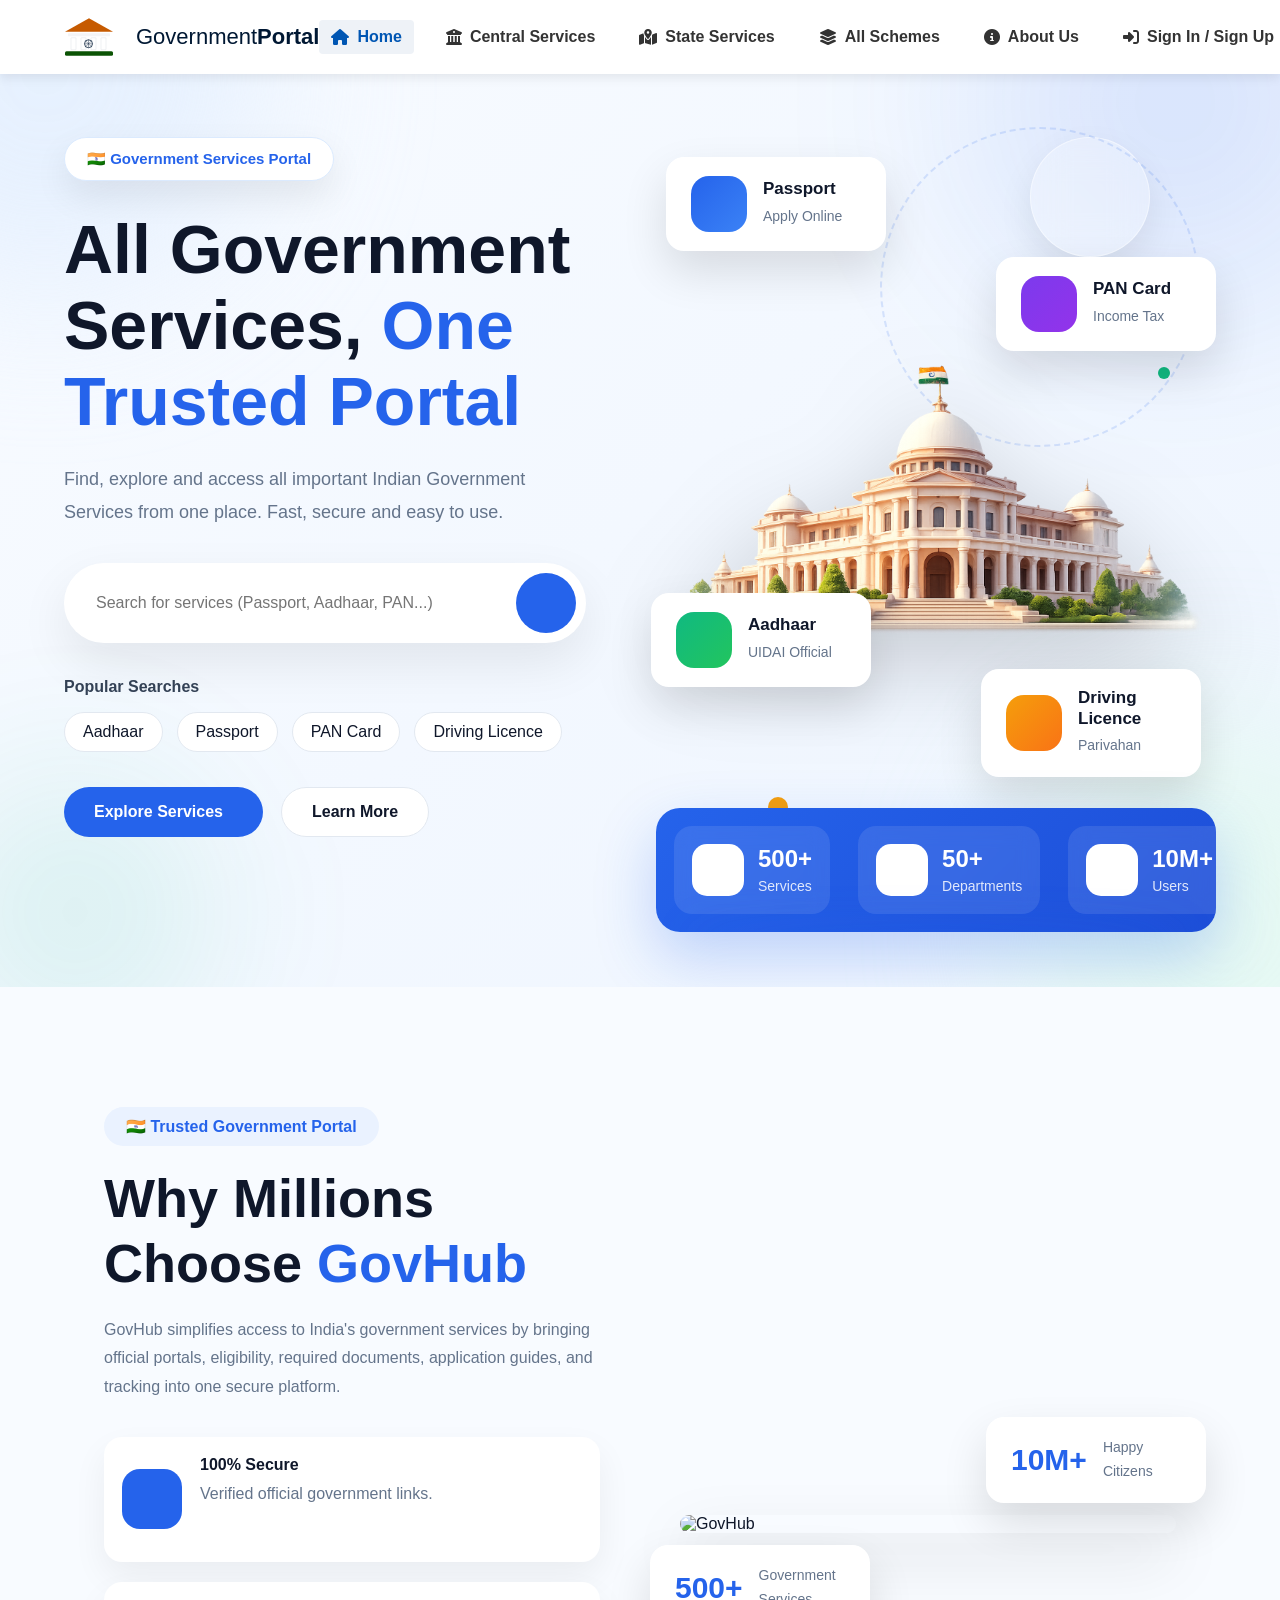
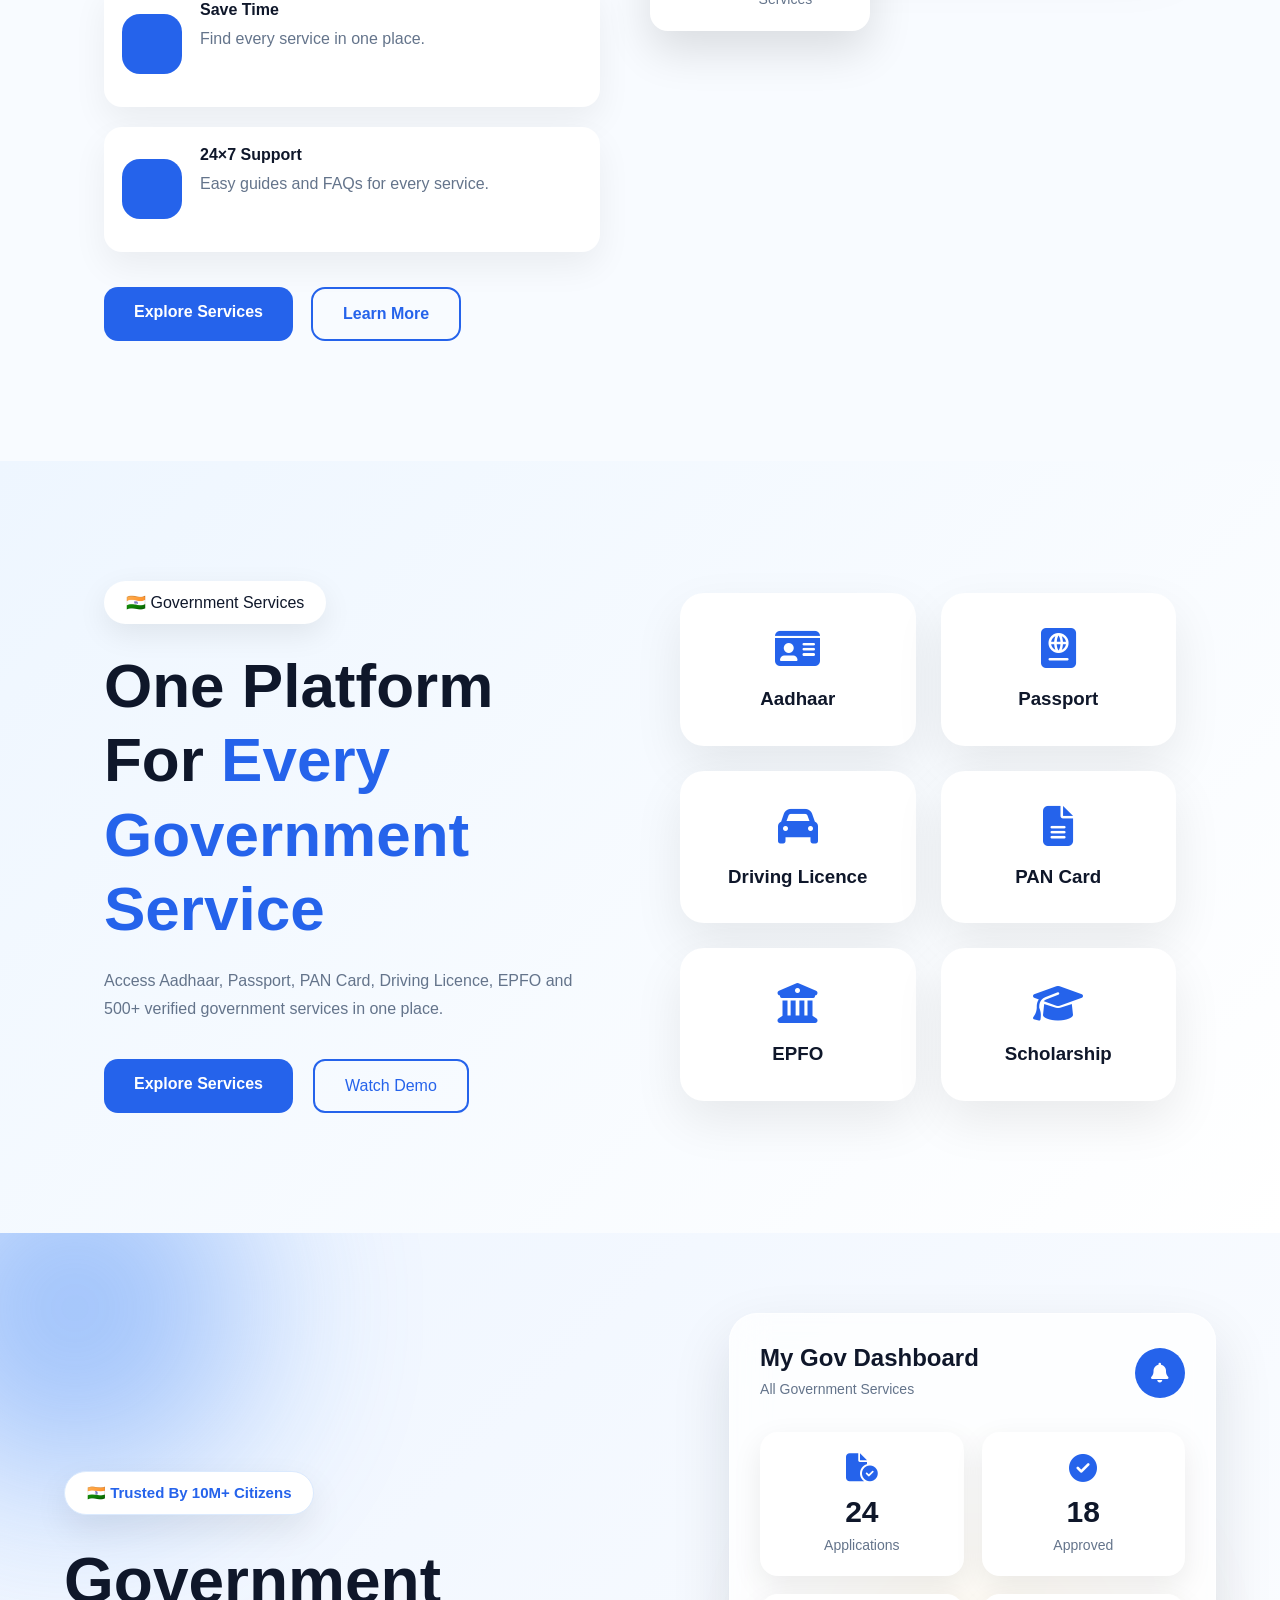
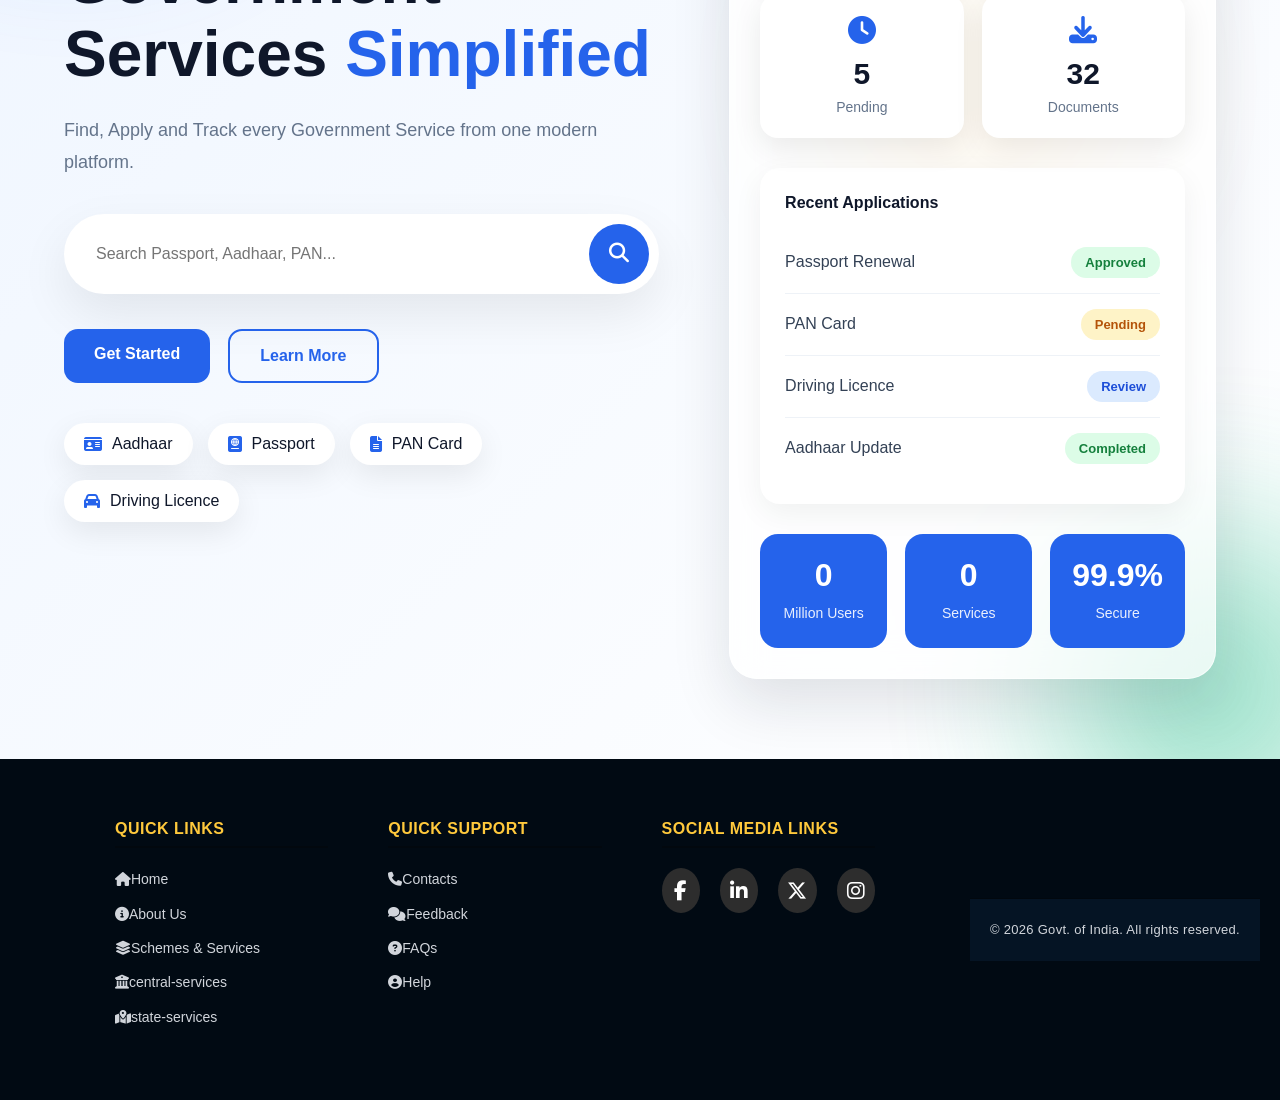
==== index.html @ 19274a72 "update pages connect all the pages" ====
<!DOCTYPE html>
<html lang="en">
<head>
    <meta charset="UTF-8">
    <meta name="viewport" content="width=device-width, initial-scale=1.0">
    <title> Centralized Indian Government Services</title>

  
    <!-- ================= Google Font ================= -->
    <link rel="preconnect" href="https://fonts.googleapis.com">
    <link rel="preconnect" href="https://fonts.gstatic.com" crossorigin>

    <link href="https://fonts.googleapis.com/css2?family=Poppins:wght@300;400;500;600;700;800&display=swap"
        rel="stylesheet">

    <!-- ================= Remix Icon ================= -->
    <link href="https://cdn.jsdelivr.net/npm/remixicon@4.3.0/fonts/remixicon.css" rel="stylesheet">
 <link rel="stylesheet"
        href="https://cdnjs.cloudflare.com/ajax/libs/font-awesome/6.7.2/css/all.min.css">

    <!-- ================= CSS ================= -->
    <link rel="stylesheet" href="css/style.css">
    <link rel="stylesheet" href="css/hero1.css">
    <link rel="stylesheet" href="css/home.css">

    <link rel="stylesheet" href="css/hero2.css">
    <link rel="stylesheet" href="css/hero3.css">
<link rel="stylesheet" href="css/hero4.css">

    <link rel="stylesheet" href="css/footer.css">

</head>
<body>

    <header class="navbar-container">
        
        <!-- Top Utility Bar -->
        <div class="top-bar">
            <span>
                <i class="fa-solid fa-flag"></i>
                Government Resources Portal
            </span>


        </div>

        <!-- Main Navigation -->
        <nav class="navbar">

            <!-- Logo -->
       <div class="logo">
    <!-- Clean, Sharp & Solid Dark Tricolor Landmark Logo -->
    <svg xmlns="http://www.w3.org/2000/svg" viewBox="0 0 100 85" width="50" height="50" style="margin-right: 12px; display: inline-block; vertical-align: middle;">
        <!-- Roof (Premium Dark Saffron) -->
        <polygon points="50,5 98,32 2,32" fill="#C65A00" rx="2" />
        
        <!-- Top Beam (Solid Light Cream/White for contrast) -->
        <rect x="8" y="35" width="84" height="6" fill="#F4F4F6" rx="1" />
        
        <!-- Pillars (Solid Crisp White with Subtle Inner Shadows/Borders) -->
        <g fill="#FFFFFF" stroke="#D1D5DB" stroke-width="0.7">
            <rect x="14" y="44" width="10" height="24" rx="1" />
            <rect x="34" y="44" width="10" height="24" rx="1" />
            <rect x="54" y="44" width="10" height="24" rx="1" />
            <rect x="74" y="44" width="10" height="24" rx="1" />
        </g>
        
        <!-- Ashoka Chakra (Deep Royal Navy Blue - Sharp Details) -->
        <circle cx="49" cy="56" r="8" stroke="#001833" stroke-width="1.5" fill="none" />
        <path d="M49,48 L49,64 M41,56 L57,56 M43,50 L55,62 M43,62 L55,50" stroke="#001833" stroke-width="0.8" />
        
        <!-- Base (Premium Dark Green) -->
        <rect x="2" y="71" width="96" height="9" rx="3" fill="#0B5304" />
    </svg>

    <!-- Text (Matching Deep Royal Navy Blue) -->
    <span style="color: #001833; font-size: 22px; font-family: sans-serif; display: inline-block; vertical-align: middle;">
        Government<strong style="font-weight: 800;">Portal</strong>
    </span>
</div>
 <!-- the logo code end -->
            <!-- Navigation Links -->
<ul class="nav-links" id="navLinks">

    <li>
        <a href="index.html" class="active">
            <i class="fa-solid fa-house"></i> Home
        </a>
    </li>

    <li>
        <a href="pages/central-services.html">
            <i class="fa-solid fa-building-columns"></i>
            Central Services
        </a>
    </li>

    <li>
        <a href="pages/state-services.html">
            <i class="fa-solid fa-map-location-dot"></i>
            State Services
        </a>
    </li>

    <li>
        <a href="pages/all-schemes.html">
            <i class="fa-solid fa-layer-group"></i>
            All Schemes
        </a>
    </li>

    <li>
        <a href="../pages/about.html">
            <i class="fa-solid fa-circle-info"></i>
            About Us
        </a>
    </li>

    <li>
        <a href="#login">
            <i class="fa-solid fa-right-to-bracket"></i>
            Sign In / Sign Up
        </a>
    </li>

</ul>

            <!-- Hamburger -->
            <div class="hamburger" id="hamburger">
                <i class="fa-solid fa-bars"></i>
            </div>

        </nav>

    </header>

    <!-- HERO-SECTION START FROM HERE -->
    
 <section class="hero">

    <!-- Premium Background Elements -->

<div class="hero-bg-glow"></div>

<div class="hero-bg-glow-2"></div>

<div class="glass-circle"></div>

<div class="hero-ring"></div>

<div class="dot dot1"></div>

<div class="dot dot2"></div>

<div class="dot dot3"></div>

        <div class="container">

            <!-- ================= Left Side ================= -->

            <div class="hero-left">

                <span class="hero-tag">
                    🇮🇳 Government Services Portal
                </span>

                <h1>
                    All Government Services,
                    <span>One Trusted Portal</span>
                </h1>

                <p class="hero-description">
                    Find, explore and access all important Indian Government
                    Services from one place. Fast, secure and easy to use.
                </p>

                <!-- Search Box -->

                <div class="search-box">

                    <input
                        type="text"
                        placeholder="Search for services (Passport, Aadhaar, PAN...)">

                    <button>

                        <i class="ri-search-line"></i>

                    </button>

                </div>

                <!-- Popular Searches -->

                <div class="popular-search">

                    <span>Popular Searches</span>

                    <div class="search-tags">

                        <a href="#">Aadhaar</a>
                        <a href="#">Passport</a>
                        <a href="#">PAN Card</a>
                        <a href="#">Driving Licence</a>

                    </div>

                </div>

                <!-- Buttons -->

                <div class="hero-buttons">

                    <a href="#" class="btn primary-btn">

                        Explore Services

                        <i class="ri-arrow-right-line"></i>

                    </a>

                    <a href="#" class="btn secondary-btn">

                        Learn More

                    </a>

                </div>

            </div>

            <!-- ================= Right Side ================= -->

            <div class="hero-right">

    <!-- Decorative Elements -->

    <div class="dot-pattern"></div>

    <div class="glass-orb"></div>

    <div class="ring"></div>

    <div class="ball ball1"></div>

    <div class="ball ball2"></div>

    <div class="ball ball3"></div>


                <!-- Government Building -->

                <div class="building-image">

                    <img
                        src="assets/images/hero/government-building.png"
                        alt="Government Building">

                </div>

                <!-- Floating Cards -->

                <div class="floating-card card-1">

                    <i class="ri-passport-line"></i>

                    <div>

                        <h4>Passport</h4>

                        <p>Apply Online</p>

                    </div>

                </div>

                <div class="floating-card card-2">

                    <i class="ri-bank-card-line"></i>

                    <div>

                        <h4>PAN Card</h4>

                        <p>Income Tax</p>

                    </div>

                </div>

                <div class="floating-card card-3">

                    <i class="ri-id-card-line"></i>

                    <div>

                        <h4>Aadhaar</h4>

                        <p>UIDAI Official</p>

                    </div>

                </div>

                <div class="floating-card card-4">

                    <i class="ri-car-line"></i>

                    <div>

                        <h4>Driving Licence</h4>

                        <p>Parivahan</p>

                    </div>

                </div>

                <!-- Dashboard -->

                <div class="hero-dashboard">

                    <div class="stat-card">

                        <i class="ri-service-line"></i>

                        <div>

                            <h3>500+</h3>

                            <p>Services</p>

                        </div>

                    </div>

                    <div class="stat-card">

                        <i class="ri-building-line"></i>

                        <div>

                            <h3>50+</h3>

                            <p>Departments</p>

                        </div>

                    </div>

                    <div class="stat-card">

                        <i class="ri-group-line"></i>

                        <div>

                            <h3>10M+</h3>

                            <p>Users</p>

                        </div>

                    </div>

                </div>

            </div>

        </div>

    </section>

    <!-- HERO-SECTION1 END! -->



     <section class="hero2">

    <div class="container hero2-container">

        <!-- Left Side -->

        <div class="hero2-left">

            <span class="hero2-tag">
                🇮🇳 Trusted Government Portal
            </span>

            <h2>
                Why Millions Choose
                <span>GovHub</span>
            </h2>

            <p>
                GovHub simplifies access to India's government services by
                bringing official portals, eligibility, required documents,
                application guides, and tracking into one secure platform.
            </p>

            <div class="hero2-features">

                <div class="feature-box">

                    <i class="ri-shield-check-line"></i>

                    <div>

                        <h4>100% Secure</h4>

                        <p>Verified official government links.</p>

                    </div>

                </div>

                <div class="feature-box">

                    <i class="ri-time-line"></i>

                    <div>

                        <h4>Save Time</h4>

                        <p>Find every service in one place.</p>

                    </div>

                </div>

                <div class="feature-box">

                    <i class="ri-customer-service-2-line"></i>

                    <div>

                        <h4>24×7 Support</h4>

                        <p>Easy guides and FAQs for every service.</p>

                    </div>

                </div>

            </div>

            <div class="hero2-buttons">

                <a href="#" class="btn-primary">Explore Services</a>

                <a href="#" class="btn-outline">Learn More</a>

            </div>

        </div>

        <!-- Right Side -->

        <div class="hero2-right">

            <div class="image-wrapper">

                <img src="https://t3.ftcdn.net/jpg/18/04/41/46/360_F_1804414636_2hr4WA2206iHaBxznIvWQ8d5Gb3Do9Ip.jpg" alt="GovHub">

                <div class="floating-card card1">

                    <h3>500+</h3>

                    <p>Government Services</p>

                </div>

                <div class="floating-card card2">

                    <h3>10M+</h3>

                    <p>Happy Citizens</p>

                </div>

            </div>

        </div>

    </div>

</section>

     <!-- HEROSECTION -3 -->

     <section class="hero3">

    <div class="container hero3-container">

        <div class="hero3-left">

            <span class="hero-badge">
                🇮🇳 Government Services
            </span>

            <h1>
                One Platform For
                <span>Every Government Service</span>
            </h1>

            <p>
                Access Aadhaar, Passport, PAN Card,
                Driving Licence, EPFO and 500+
                verified government services in one place.
            </p>

            <div class="hero-btns">

                <a href="#" class="btn-primary">
                    Explore Services
                </a>

                <a href="#" class="btn-secondary">
                    Watch Demo
                </a>

            </div>

        </div>

        <div class="hero3-right">

            <div class="service-card">
                <i class="fa-solid fa-id-card"></i>
                <h3>Aadhaar</h3>
            </div>

            <div class="service-card">
                <i class="fa-solid fa-passport"></i>
                <h3>Passport</h3>
            </div>

            <div class="service-card">
                <i class="fa-solid fa-car"></i>
                <h3>Driving Licence</h3>
            </div>

            <div class="service-card">
                <i class="fa-solid fa-file-lines"></i>
                <h3>PAN Card</h3>
            </div>

            <div class="service-card">
                <i class="fa-solid fa-building-columns"></i>
                <h3>EPFO</h3>
            </div>

            <div class="service-card">
                <i class="fa-solid fa-graduation-cap"></i>
                <h3>Scholarship</h3>
            </div>

        </div>

    </div>

</section>

<!-- HEROSECTION-3 END -->

    <section class="hero4">

        <!-- Background -->
        <div class="bg-circle circle1"></div>
        <div class="bg-circle circle2"></div>
        <div class="bg-circle circle3"></div>

        <div class="container hero4-container">

            <!-- ================= LEFT ================= -->

            <div class="hero4-content">

                <span class="hero-tag">
                    🇮🇳 Trusted By 10M+ Citizens
                </span>

                <h1>

                    Government Services
                    <span>Simplified</span>

                </h1>

                <p>

                    Find, Apply and Track every Government
                    Service from one modern platform.

                </p>

                <!-- Search -->

                <div class="search-box">

                    <input
                        type="text"
                        placeholder="Search Passport, Aadhaar, PAN..." />

                    <button>

                        <i class="fa-solid fa-magnifying-glass"></i>

                    </button>

                </div>

                <!-- Buttons -->

                <div class="hero-buttons">

                    <a href="#" class="btn-primary">

                        Get Started

                    </a>

                    <a href="#" class="btn-outline">

                        Learn More

                    </a>

                </div>

                <!-- Quick Services -->

                <div class="quick-services">

                    <div class="service-pill">

                        <i class="fa-solid fa-id-card"></i>

                        Aadhaar

                    </div>

                    <div class="service-pill">

                        <i class="fa-solid fa-passport"></i>

                        Passport

                    </div>

                    <div class="service-pill">

                        <i class="fa-solid fa-file-lines"></i>

                        PAN Card

                    </div>

                    <div class="service-pill">

                        <i class="fa-solid fa-car"></i>

                        Driving Licence

                    </div>

                </div>

            </div>

            <!-- ================= RIGHT ================= -->

            <div class="hero4-dashboard">

                <!-- Header -->

                <div class="dashboard-header">

                    <div>

                        <h3>My Gov Dashboard</h3>

                        <p>All Government Services</p>

                    </div>

                    <i class="fa-solid fa-bell"></i>

                </div>

                <!-- Status Cards -->

                <div class="status-grid">

                    <div class="status-card">

                        <i class="fa-solid fa-file-circle-check"></i>

                        <h2>24</h2>

                        <span>Applications</span>

                    </div>

                    <div class="status-card">

                        <i class="fa-solid fa-circle-check"></i>

                        <h2>18</h2>

                        <span>Approved</span>

                    </div>

                    <div class="status-card">

                        <i class="fa-solid fa-clock"></i>

                        <h2>5</h2>

                        <span>Pending</span>

                    </div>

                    <div class="status-card">

                        <i class="fa-solid fa-download"></i>

                        <h2>32</h2>

                        <span>Documents</span>

                    </div>

                </div>

                <!-- Applications -->

                <div class="application-list">

                    <h4>Recent Applications</h4>

                    <div class="app-item">

                        <span>Passport Renewal</span>

                        <label class="approved">
                            Approved
                        </label>

                    </div>

                    <div class="app-item">

                        <span>PAN Card</span>

                        <label class="pending">
                            Pending
                        </label>

                    </div>

                    <div class="app-item">

                        <span>Driving Licence</span>

                        <label class="review">
                            Review
                        </label>

                    </div>

                    <div class="app-item">

                        <span>Aadhaar Update</span>

                        <label class="approved">
                            Completed
                        </label>

                    </div>

                </div>

                <!-- Bottom Stats -->

                <div class="bottom-stats">

                    <div>

                        <h3 class="counter" data-target="10">0</h3>

                        <p>Million Users</p>

                    </div>

                    <div>

                        <h3 class="counter" data-target="500">0</h3>

                        <p>Services</p>

                    </div>

                    <div>

                        <h3>99.9%</h3>

                        <p>Secure</p>

                    </div>

                </div>

            </div>

        </div>

    </section>


    

    
    <!-- Footer Section will go here next -->

        <!-- yaha se footer waha section start hai -->
  <!-- Font Awesome CDN Link (Icons chalane ke liye zaroori hai) -->

    <!-- HERO-SECTION END! -->
  
<!-- FontAwesome for Icons -->

<link rel="stylesheet" href="https://cdnjs.cloudflare.com/ajax/libs/font-awesome/6.5.1/css/all.min.css">

<footer class="gov-footer">
    <div class="footer-container">
        <div class="footer-row">

            <!-- Quick Links -->
            <div class="footer-col">
                <h3>Quick Links</h3>
                <ul>
                    <li><a href="#"><i class="fas fa-home"></i>Home</a></li>
                    <li><a href="#"><i class="fa-solid fa-circle-info"></i>About Us</a></li>
                    <li><a href="#"><i class="fa-solid fa-layer-group"></i>Schemes & Services</a></li>
                    <li><a href="pages/central-services.html"><i class="fa-solid fa-building-columns"></i>central-services</a></li>
                    <li><a href="/pages/state-services.html"><i class="fa-solid fa-map-location-dot"></i>state-services</a></li>
                </ul>
            </div>

            <!-- Quick Support -->
            <div class="footer-col">
                <h3>Quick Support</h3>
                <ul>
                    <li><a href="#"><i class="fa-solid fa-phone"></i>Contacts</a></li>
                    <li><a href="#"><i class="fa-solid fa-comments"></i>Feedback</a></li>
                    <li><a href="#"><i class="fa-solid fa-circle-question"></i>FAQs</a></li>
                    <li><a href="#"><i class="fa-solid fa-circle-user"></i>Help</a></li>
                </ul>
            </div>

            <!-- Social Media Links (Fixed HTML tags here) -->
            <div class="footer-col">
                <h3>Social Media Links</h3>
                <div class="footer-social-container">
                    <a href="#" class="social-icon facebook" target="_blank" aria-label="Facebook">
                        <i class="fab fa-facebook-f"></i>
                    </a>
                    <a href="#" class="social-icon linkedin" target="_blank" aria-label="LinkedIn">
                        <i class="fab fa-linkedin-in"></i>
                    </a>
                    <a href="#" class="social-icon twitter" target="_blank" aria-label="Twitter">
                        <i class="fab fa-x-twitter"></i>
                    </a>
                    <a href="#" class="social-icon instagram" target="_blank" aria-label="Instagram">
                        <i class="fab fa-instagram"></i>
                    </a>
                </div>
            </div>
        
        </div>
    </div>

    <!-- Copyright Section -->
    <div class="footer-bottom">
        <div class="footer-container bottom-flex">
           <p>&copy; 2026 Govt. of India. All rights reserved.</p>
           <p id="live-clock"></p>
        </div>
    </div>
</footer>

    <!-- <script src="https://cdn.jsdelivr.net/npm/gsap@3.12.7/dist/gsap.min.js"></script> -->
    
    <!-- 2. Your custom scripts -->
    <script src="js/home.js"></script>
      <script src="js/hero1.js"></script>
      <script src="js/hero3.js"></script>
      <script src="js/hero4.js"></script>

</body>
</html>
---- css/style.css ----
@import url('https://fonts.googleapis.com/css2?family=Poppins:wght@300;400;500;600;700;800&display=swap');

:root{

    /* Colors */

    --primary-color:#2563eb;
    --primary-dark:#1d4ed8;
    --secondary-color:#4f46e5;
    --accent-color:#10b981;

    --text-dark:#0f172a;
    --text-light:#64748b;

    --white:#ffffff;
    --body-bg:#f8fafc;

    --border-color:#e2e8f0;

    --shadow-sm:0 5px 15px rgba(0,0,0,.06);
    --shadow-md:0 15px 35px rgba(0,0,0,.10);
    --shadow-lg:0 25px 50px rgba(0,0,0,.15);

    --radius-sm:10px;
    --radius-md:18px;
    --radius-lg:30px;

    --transition:.35s ease;

}

*{
    margin:0;
    padding:0;
    box-sizing:border-box;
}

html{
    scroll-behavior:smooth;
}

body{

    font-family:'Poppins',sans-serif;
    background:var(--body-bg);
    color:var(--text-dark);
    overflow-x:hidden;
}


/*
   Selection
 */

::selection{
    background:var(--primary-color);
    color:var(--white);
}


/*
   Scrollbar
 */

::-webkit-scrollbar{
    width:10px;
}

::-webkit-scrollbar-track{
    background:#edf2f7;
}

::-webkit-scrollbar-thumb{

    background:var(--primary-color);
    border-radius:50px;
}

::-webkit-scrollbar-thumb:hover{
    background:var(--primary-dark);
}


/* 
   Images
*/

img{

    width:100%;
    display:block;
}


/* 
   Links
 */

a{

    text-decoration:none;
    color:inherit;
}


/* ===========================
   List
=========================== */

ul{
    list-style:none;
}


/* ===========================
   Buttons
=========================== */

button{

    border:none;
    outline:none;
    cursor:pointer;
    font-family:inherit;
}


/* ===========================
   Inputs
=========================== */

input{

    border:none;
    outline:none;
    font-family:inherit;
}


/* ===========================
   Main Container
=========================== */

.container{

    width:100%;
    max-width:1280px;

    margin:auto;

    padding-inline:40px;
}


/* ===========================
   Section
=========================== */

section{

    width:100%;
}


/* ===========================
   Common Button
=========================== */

.btn{

    display:inline-flex;
    align-items:center;
    justify-content:center;
    gap:10px;

    padding:15px 30px;

    border-radius:50px;

    font-size:16px;
    font-weight:600;

    transition:var(--transition);

}


/* Primary Button */

.primary-btn{

    background:var(--primary-color);
    color:var(--white);
}

.primary-btn:hover{

    background:var(--primary-dark);
    transform:translateY(-4px);
    box-shadow:var(--shadow-md);
}


/* Secondary Button */

.secondary-btn{

    background:var(--white);

    color:var(--text-dark);

    border:1px solid var(--border-color);
}

.secondary-btn:hover{

    transform:translateY(-4px);

    box-shadow:var(--shadow-sm);

    border-color:var(--primary-color);

}


/* ===========================
   Headings
=========================== */

h1,h2,h3,h4{

    font-weight:700;
    line-height:1.2;
}


/* ===========================
   Paragraph
=========================== */

p{

    color:var(--text-light);

    line-height:1.7;
}


/* ===================================================
            Responsive
=================================================== */

@media(max-width:992px){

    .container{

        padding-inline:25px;
    }

}


@media(max-width:768px){

    .container{

        padding-inline:20px;
    }

    .btn{

        width:100%;
    }

}


@media(max-width:480px){

    .container{

        padding-inline:15px;
    }

}
---- css/hero1.css ----
/*====================================================
        HERO SECTION
====================================================*/

.hero{
    width:100%;
    min-height:100vh;
    display:flex;
    align-items:center;
    position:relative;
    overflow:hidden;
    background:linear-gradient(135deg,#f8fbff 0%,#eef5ff 100%);
}

/* Background Blobs */

.hero::before{
    content:"";
    position:absolute;
    width:450px;
    height:450px;
    background:#dbeafe;
    border-radius:50%;
    top:-180px;
    left:-180px;
    filter:blur(80px);
    opacity:.6;
}

.hero::after{
    content:"";
    position:absolute;
    width:420px;
    height:420px;
    background:#dcfce7;
    border-radius:50%;
    right:-150px;
    bottom:-150px;
    filter:blur(80px);
    opacity:.5;
}

/*====================================================
        CONTAINER
====================================================*/

.hero .container{

    display:grid;
    grid-template-columns:repeat(2,1fr);

    align-items:center;

    gap:70px;

    padding:90px 0;

    position:relative;

    z-index:5;
}

/*====================================================
        HERO LEFT
====================================================*/

.hero-left{

    display:flex;

    flex-direction:column;

    justify-content:center;
}

/* Badge */

.hero-tag{

    display:inline-flex;

    align-items:center;

    gap:10px;

    padding:12px 22px;

    border-radius:50px;

    background:#ffffff;

    border:1px solid #dbeafe;

    color:#2563eb;

    font-size:15px;

    font-weight:600;

    box-shadow:0 10px 30px rgba(37,99,235,.08);

    margin-bottom:30px;

    width:max-content;
}

/*====================================================
        HEADING
====================================================*/

.hero-left h1{

    font-size:68px;

    line-height:1.12;

    font-weight:800;

    color:#0f172a;

    margin-bottom:24px;
}

.hero-left h1 span{

    color:#2563eb;
}

/*====================================================
        DESCRIPTION
====================================================*/

.hero-description{

    max-width:560px;

    font-size:18px;

    color:#64748b;

    line-height:1.8;

    margin-bottom:35px;
}

/*====================================================
        SEARCH BOX
====================================================*/

.search-box{

    display:flex;

    align-items:center;

    background:#fff;

    border-radius:60px;

    padding:10px;

    box-shadow:0 20px 45px rgba(15,23,42,.08);

    margin-bottom:30px;

    transition:.35s;
}

.search-box:hover{

    transform:translateY(-3px);

    box-shadow:0 25px 55px rgba(37,99,235,.15);
}

.search-box input{

    flex:1;

    padding:18px 22px;

    background:transparent;

    font-size:16px;
}

.search-box button{

    width:58px;

    height:58px;

    border-radius:50%;

    background:#2563eb;

    color:#fff;

    font-size:20px;

    transition:.3s;
}

.search-box button:hover{

    background:#1d4ed8;

    transform:scale(1.08);
}

/*====================================================
        POPULAR TAGS
====================================================*/

.popular-search{

    margin-bottom:35px;
}

.popular-search span{

    display:block;

    font-weight:600;

    margin-bottom:16px;

    color:#334155;
}

.search-tags{

    display:flex;

    flex-wrap:wrap;

    gap:14px;
}

.search-tags a{

    padding:10px 18px;

    background:#fff;

    border:1px solid #e2e8f0;

    border-radius:40px;

    transition:.3s;
}

.search-tags a:hover{

    background:#2563eb;

    color:#fff;

    transform:translateY(-4px);
}

/*====================================================
        BUTTONS
====================================================*/

.hero-buttons{

    display:flex;

    gap:20px;

    flex-wrap:wrap;
}

/* hero part3.2 */

/*====================================================
                HERO RIGHT
====================================================*/

.hero-right{
    position: relative;
    display: flex;
    justify-content: center;
    align-items: center;
    min-height: 780px;
}

/*====================================================
            BUILDING WRAPPER
====================================================*/

.building-image{
    position: relative;
    width: 560px;
    z-index: 5;
    transition: .4s ease;
}

.building-image img{
    width: 100%;
    display: block;
    object-fit: contain;
    filter: drop-shadow(0 30px 50px rgba(0,0,0,.18));
}

.building-image:hover{
    transform: translateY(-8px);
}

/* new add */
/*====================================================
                FLOATING CARDS V2
====================================================*/

.floating-card{

    position:absolute;

    width:220px;

    display:flex;

    align-items:center;

    gap:16px;

    padding:16px 18px;

    background:rgba(255,255,255,.82);

    backdrop-filter:blur(18px);

    -webkit-backdrop-filter:blur(18px);

    border:1px solid rgba(255,255,255,.65);

    border-radius:22px;

    box-shadow:
        0 20px 40px rgba(15,23,42,.10);

    transition:.35s ease;

    cursor:pointer;

    z-index:20;
}


/*============ ICON ============*/

.floating-card i{

    width:56px;

    height:56px;

    display:flex;

    justify-content:center;

    align-items:center;

    border-radius:18px;

    color:#fff;

    font-size:24px;

    flex-shrink:0;

    transition:.35s;
}


/* Different Colors */

.card-1 i{

    background:linear-gradient(135deg,#2563eb,#3b82f6);

}

.card-2 i{

    background:linear-gradient(135deg,#7c3aed,#9333ea);

}

.card-3 i{

    background:linear-gradient(135deg,#10b981,#22c55e);

}

.card-4 i{

    background:linear-gradient(135deg,#f59e0b,#f97316);

}


/*============ TEXT ============*/

.floating-card h4{

    font-size:17px;

    font-weight:700;

    color:#0f172a;

    margin-bottom:5px;

}

.floating-card p{

    font-size:14px;

    color:#64748b;

}


/*============ HOVER ============*/

.floating-card:hover{

    transform:translateY(-10px) scale(1.02);

    box-shadow:
        0 28px 55px rgba(37,99,235,.18);

}

.floating-card:hover i{

    transform:rotate(10deg) scale(1.08);

}


/*============ CARD POSITION ============*/

.card-1{

    top:40px;

    left:10px;

}

.card-2{

    top:140px;

    right:0;

}

.card-3{

    bottom:210px;

    left:-5px;

}

.card-4{

    bottom:120px;

    right:15px;

}


/*============ FLOAT ANIMATION ============*/

.card-1{

    animation:cardFloat1 5s ease-in-out infinite;

}

.card-2{

    animation:cardFloat2 6s ease-in-out infinite;

}

.card-3{

    animation:cardFloat3 5.5s ease-in-out infinite;

}

.card-4{

    animation:cardFloat4 6.5s ease-in-out infinite;

}


/*============ KEYFRAMES ============*/

@keyframes cardFloat1{

    0%,100%{

        transform:translateY(0);

    }

    50%{

        transform:translateY(-12px);

    }

}

@keyframes cardFloat2{

    0%,100%{

        transform:translateY(0);

    }

    50%{

        transform:translateY(12px);

    }

}

@keyframes cardFloat3{

    0%,100%{

        transform:translateY(0);

    }

    50%{

        transform:translateY(-10px);

    }

}

@keyframes cardFloat4{

    0%,100%{

        transform:translateY(0);

    }

    50%{

        transform:translateY(10px);

    }

}

/* part-3.3 */

/*====================================================
                HERO DASHBOARD
====================================================*/

.hero-dashboard{

    position:absolute;

    left:50%;

    bottom:-35px;

    transform:translateX(-50%);

    width:100%;

    max-width:720px;

    display:grid;

    grid-template-columns:repeat(4,1fr);

    gap:28px;

    padding:18px;

    border-radius:24px;

    background:linear-gradient(
        135deg,
        #2563eb,
        #1d4ed8
    );

    box-shadow:
    0 25px 60px rgba(37,99,235,.25);

    z-index:30;

    overflow:hidden;
}


/*=========================================
            Shine Effect
=========================================*/

.hero-dashboard::before{

    content:"";

    position:absolute;

    top:0;

    left:-120%;

    width:60%;

    height:100%;

    background:linear-gradient(
        120deg,
        transparent,
        rgba(255,255,255,.18),
        transparent
    );

    transition:1s;
}

.hero-dashboard:hover::before{

    left:120%;
}


/*====================================================
                STAT CARD
====================================================*/

.stat-card{

    display:flex;

    align-items:center;

    gap:14px;

    padding:18px;

    border-radius:18px;

    background:rgba(255,255,255,.10);

    backdrop-filter:blur(10px);

    transition:.35s ease;

    cursor:pointer;
}


/* Hover */

.stat-card:hover{

    transform:translateY(-8px);

    background:rgba(255,255,255,.18);

    box-shadow:
    0 18px 35px rgba(0,0,0,.15);
}


/*====================================================
                ICON
====================================================*/

.stat-card i{

    width:52px;

    height:52px;

    display:flex;

    justify-content:center;

    align-items:center;

    border-radius:15px;

    background:#ffffff;

    color:#2563eb;

    font-size:22px;

    transition:.35s;
}

.stat-card:hover i{

    transform:rotate(12deg) scale(1.08);
}


/*====================================================
                TEXT
====================================================*/

.stat-card h3{

    color:#fff;

    font-size:24px;

    font-weight:700;

    margin-bottom:4px;
}

.stat-card p{

    color:rgba(255,255,255,.85);

    font-size:14px;

    line-height:1.3;
}


/*====================================================
            Floating Shadow
====================================================*/

.hero-dashboard::after{

    content:"";

    position:absolute;

    left:50%;

    bottom:-20px;

    transform:translateX(-50%);

    width:90%;

    height:25px;

    border-radius:50%;

    background:rgba(37,99,235,.18);

    filter:blur(20px);
}

/* part-3.4 */

/*====================================================
        PREMIUM BACKGROUND DECORATIONS
====================================================*/

/* Large Gradient Glow */

.hero-bg-glow{

    position:absolute;

    width:650px;
    height:650px;

    top:-250px;
    right:-220px;

    border-radius:50%;

    background:radial-gradient(
        circle,
        rgba(37,99,235,.15),
        transparent 70%
    );

    filter:blur(60px);

    animation:bgFloat 12s ease-in-out infinite;

    z-index:0;
}


/* Small Gradient Glow */

.hero-bg-glow-2{

    position:absolute;

    width:450px;
    height:450px;

    bottom:-150px;
    left:-150px;

    border-radius:50%;

    background:radial-gradient(
        circle,
        rgba(16,185,129,.12),
        transparent 70%
    );

    filter:blur(50px);

    animation:bgFloatReverse 14s ease-in-out infinite;

    z-index:0;
}


/*=====================================
        Glass Circle
======================================*/

.glass-circle{

    position:absolute;

    width:120px;
    height:120px;

    border-radius:50%;

    background:rgba(255,255,255,.25);

    backdrop-filter:blur(18px);

    -webkit-backdrop-filter:blur(18px);

    border:1px solid rgba(255,255,255,.45);

    top:110px;
    right:130px;

    box-shadow:
    0 15px 35px rgba(0,0,0,.08);

    animation:glassFloat 6s ease-in-out infinite;
}


/*=====================================
        Small Floating Dots
======================================*/

.dot{

    position:absolute;

    border-radius:50%;

    animation:dotFloat 5s ease-in-out infinite;
}

.dot1{

    width:16px;
    height:16px;

    background:#2563eb;

    top:170px;
    left:52%;
}

.dot2{

    width:12px;
    height:12px;

    background:#10b981;

    right:110px;
    top:340px;
}

.dot3{

    width:20px;
    height:20px;

    background:#f59e0b;

    bottom:170px;
    left:60%;
}


/*=====================================
        Dashed Ring
======================================*/

.hero-ring{

    position:absolute;

    width:320px;
    height:320px;

    border-radius:50%;

    border:2px dashed rgba(37,99,235,.15);

    right:80px;
    top:100px;

    animation:ringRotate 30s linear infinite;

    z-index:0;
}


/*=====================================
        Keyframes
======================================*/

@keyframes bgFloat{

    0%,100%{

        transform:translate(0,0);
    }

    50%{

        transform:translate(-25px,30px);
    }

}

@keyframes bgFloatReverse{

    0%,100%{

        transform:translate(0,0);
    }

    50%{

        transform:translate(35px,-25px);
    }

}

@keyframes glassFloat{

    0%,100%{

        transform:translateY(0);
    }

    50%{

        transform:translateY(-20px);
    }

}

@keyframes dotFloat{

    0%,100%{

        transform:translateY(0);
    }

    50%{

        transform:translateY(-18px);
    }

}

@keyframes ringRotate{

    from{

        transform:rotate(0deg);
    }

    to{

        transform:rotate(360deg);
    }

}


/* ===========================================
        HERO 1 RESPONSIVE
=========================================== */

/* ---------- Laptop ---------- */
@media (max-width:1200px){

    .hero .container{
        grid-template-columns:1fr 1fr;
        gap:40px;
        padding:80px 20px;
    }

    .hero-left h1{
        font-size:52px;
    }

    .building-image{
        width:460px;
    }

    .floating-card{
        width:180px;
    }

    .hero-dashboard{
        max-width:620px;
    }

}


/* ---------- Tablet ---------- */
@media (max-width:992px){

    .hero{
        padding:70px 0;
    }

    .hero .container{

        grid-template-columns:1fr;
        text-align:center;
        gap:60px;

    }

    .hero-left{

        align-items:center;

    }

    .hero-description{

        max-width:650px;
        margin:0 auto 30px;

    }

    .hero-buttons,
    .search-tags{

        justify-content:center;

    }

    .hero-right{

        min-height:620px;

    }

    .building-image{

        width:380px;

    }

    .floating-card{

        width:170px;

    }

    .hero-dashboard{

        position:relative;
        left:auto;
        bottom:auto;
        transform:none;

        width:100%;
        max-width:650px;

        margin:30px auto 0;

        grid-template-columns:repeat(2,1fr);

    }

}


/* ---------- Mobile ---------- */
@media (max-width:768px){

    .hero{

        min-height:auto;
        padding:50px 0;

    }

    .hero .container{

        padding:20px;

    }

    .hero-left h1{

        font-size:38px;
        line-height:1.3;

    }

    .hero-description{

        font-size:16px;

    }

    .search-box{

        flex-direction:column;
        border-radius:20px;
        padding:15px;
        gap:12px;

    }

    .search-box input{

        width:100%;
        padding:15px;

    }

    .search-box button{

        width:100%;
        height:52px;
        border-radius:12px;

    }

    .hero-buttons{

        justify-content:center;

    }

    .hero-right{

        min-height:500px;

    }

    .building-image{

        width:280px;

    }

    .floating-card{

        width:140px;
        padding:10px;

    }

    .floating-card h4{

        font-size:13px;

    }

    .floating-card p{

        display:none;

    }

    .floating-card i{

        width:40px;
        height:40px;
        font-size:16px;

    }

    .card-1{

        top:10px;
        left:5px;

    }

    .card-2{

        top:60px;
        right:5px;

    }

    .card-3{

        bottom:110px;
        left:5px;

    }

    .card-4{

        bottom:50px;
        right:5px;

    }

    .hero-dashboard{

        grid-template-columns:1fr;
        gap:15px;

    }

}


/* ---------- Small Mobile ---------- */
@media (max-width:480px){

    .hero-left h1{

        font-size:30px;

    }

    .hero-tag{

        width:100%;
        justify-content:center;

    }

    .building-image{

        width:230px;

    }

    .floating-card{

        display:none;

    }

    .hero-dashboard{

        padding:15px;

    }

    .stat-card{

        flex-direction:column;
        text-align:center;

    }

    .stat-card h3{

        font-size:20px;

    }

    .stat-card p{

        font-size:13px;

    }

    .glass-circle,
    .hero-ring,
    .hero-bg-glow,
    .hero-bg-glow-2,
    .dot{

        display:none;

    }

}
---- css/home.css ----
/* Base Styles */
* {
  margin: 0;
  padding: 0;
  box-sizing: border-box;
  font-family: 'Segoe UI', Tahoma, Geneva, Verdana, sans-serif;
}

body {
  background-color: #f4f6f9;
}


/* Top Utility Bar */
.top-bar {
  background-color: #0b2545;
  color: #fff;
  display: flex;
  justify-content: space-between;
  padding: 6px 5%;
  font-size: 13px;
}

.top-links a {
  color: #f4a261;
  text-decoration: none;
  margin-left: 15px;
}



/* Main Navbar */
.navbar {
  background-color: #ffffff;
  display: flex;
  justify-content: space-between;
  align-items: center;
  padding: 12px 5%;
  box-shadow: 0 4px 10px rgba(0, 0, 0, 0.08);
  
  /* --- Yeh changes add kiye hain --- */
  position: fixed;   /* Navbar ko ek jagah lock karne ke liye */
  top: 0;            /* Screen ke bilkul top par rakhne ke liye */
  left: 0;           /* Left side se start karne ke liye */
  width: 100%;       /* Pura screen cover karne ke liye */
  box-sizing: border-box; /* Padding ki wajah se width screen se bahar na jaye */
  z-index: 1000;     /* Taaki scroll karne par content iske niche rahe */
}

.logo {
  font-size: 24px;
  color: #0b2545;
  display: flex;
  align-items: center;
  gap: 10px;
}

/* logo ka code yaha se suru hua hai */

/* Logo Container Layout */
.logo {
    display: flex;
    align-items: center;
}

/* SVG Icon Styling */
.logo svg {
    width: 50px;
    height: 50px;
    margin-right: 10px;
    display: inline-block;
    vertical-align: middle;
}

/* Text Styling (Navy Blue for professional look) */
.logo span {
    color: #002147; 
    font-size: 30px;
    display: inline-block;
    vertical-align: middle;
}
/* logo code end */

.nav-links {
  display: flex;
  list-style: none;
  gap: 20px;
}

.nav-links a {
  text-decoration: none;
  color: #333;
  font-weight: 600;
  padding: 8px 12px;
  border-radius: 4px;
  transition: all 0.3s ease;

  white-space: nowrap; /* Prevents the text from wrapping to the next line */
  display: flex;       /* Turns the link into a flex container */
  align-items: center; /* Vertically centers the icon and the text */
  gap: 8px;            /* Adds a consistent gap between the icon and the text */
}

.nav-links a:hover,
.nav-links a.active {
  color: #0056b3;
  background-color: #eef2f7;
}

/* Dropdown Menu */
.dropdown {
  position: relative;
}

.dropdown-content {
  display: none;
  position: absolute;
  top: 100%;
  left: 0;
  background-color: #ffffff;
  min-width: 220px;
  box-shadow: 0 8px 16px rgba(0, 0, 0, 0.15);
  border-radius: 4px;
  z-index: 1000;
  overflow: hidden;
}

.dropdown-content a {
  color: #333;
  padding: 12px 16px;
  display: block;
  font-weight: normal;
  border-bottom: 1px solid #f0f0f0;
}

.dropdown-content a:hover {
  background-color: #0056b3;
  color: #ffffff;
}

.dropdown:hover .dropdown-content {
  display: block;
}

/* Responsive Hamburger Menu */
.hamburger {
  display: none;
  font-size: 24px;
  cursor: pointer;
  color: #0b2545;
}

@media (max-width: 850px) {
  .hamburger {
    display: block;
  }

  .nav-links {
    position: absolute;
    top: 100%;
    right: 0;
    width: 100%;
    background-color: #ffffff;
    flex-direction: column;
    gap: 0;
    box-shadow: 0 8px 10px rgba(0, 0, 0, 0.1);

    display: flex;
    opacity: 0;
    visibility: hidden;
    transform: translateY(-10px);
    transition: all 0.3s ease-in-out;
    z-index: 999; /* Ensures it stays above hero section */
  }

  .nav-links.active {
    opacity: 1;
    visibility: visible;
    transform: translateY(0);
  }

  .nav-links li {
    width: 100%;
  }

  .nav-links a {
    display: block;
    padding: 15px 20px;
    border-radius: 0;
  }

  .dropdown-content {
    position: static;
    box-shadow: none;
    background-color: #f9f9f9;
    padding-left: 20px;
  }
}
---- css/hero2.css ----
/*======================================*/

.hero2{

    padding:120px 0;
    background:#f8fbff;

}

.hero2-container{

    display:grid;
    grid-template-columns:1fr 1fr;
    gap:80px;
    align-items:center;

}

.hero2-tag{

    display:inline-block;
    padding:10px 22px;
    background:#eaf2ff;
    color:#2563eb;
    border-radius:40px;
    margin-bottom:20px;
    font-weight:600;

}

.hero2-left h2{

    font-size:54px;
    line-height:1.2;
    margin-bottom:20px;

}

.hero2-left h2 span{

    color:#2563eb;

}

.hero2-left p{

    color:#64748b;
    line-height:1.8;
    margin-bottom:35px;

}

/* Features */

.hero2-features{

    display:flex;
    flex-direction:column;
    gap:20px;

}

.feature-box{

    display:flex;
    gap:18px;
    align-items:center;
    padding:18px;
    background:#fff;
    border-radius:18px;
    box-shadow:0 15px 35px rgba(0,0,0,.06);
    transition:.35s;

}

.feature-box:hover{

    transform:translateX(10px);

}

.feature-box i{

    width:60px;
    height:60px;
    display:flex;
    justify-content:center;
    align-items:center;
    background:#2563eb;
    color:#fff;
    border-radius:18px;
    font-size:28px;

}

.feature-box h4{

    margin-bottom:6px;

}

/* Buttons */

.hero2-buttons{

    display:flex;
    gap:18px;
    margin-top:35px;

}

/* Image */

.image-wrapper{

    position:relative;

}

.image-wrapper img{

    width:100%;
    border-radius:30px;
    display:block;
    box-shadow:0 25px 60px rgba(0,0,0,.15);

}

.floating-card{

    position:absolute;
    background:#fff;
    padding:18px 24px;
    border-radius:18px;
    box-shadow:0 20px 45px rgba(0,0,0,.12);

}

.card1{

    top:30px;
    left:-30px;

}

.card2{

    bottom:30px;
    right:-30px;

}

.floating-card h3{

    color:#2563eb;
    font-size:30px;

}

/* Responsive */

@media(max-width:992px){

.hero2-container{

grid-template-columns:1fr;
text-align:center;

}

.hero2-buttons{

justify-content:center;

}

.hero2-features{

margin-top:20px;

}

.feature-box{

text-align:left;

}

.image-wrapper{

margin-top:50px;

}

.card1{

left:20px;

}

.card2{

right:20px;

}

}

@media(max-width:768px){

.hero2{

padding:70px 0;

}

.hero2-left h2{

font-size:38px;

}

.hero2-buttons{

flex-direction:column;

}

.hero2-buttons a{

width:100%;
text-align:center;

}

.feature-box{

padding:15px;

}

.feature-box i{

width:50px;
height:50px;
font-size:22px;

}

.card1,
.card2{

position:static;
margin-top:20px;

}

.image-wrapper{

display:flex;
flex-direction:column;
gap:20px;

}

}
---- css/hero3.css ----
.hero3{

    padding:120px 0;
    background:linear-gradient(135deg,#eef6ff,#ffffff);
}

.hero3-container{

    display:grid;
    grid-template-columns:1fr 1fr;
    gap:80px;
    align-items:center;
}

.hero-badge{

    display:inline-block;
    padding:12px 22px;
    border-radius:30px;
    background:#fff;
    box-shadow:0 10px 30px rgba(0,0,0,.08);
    margin-bottom:25px;
}

.hero3-left h1{

    font-size:62px;
    line-height:1.2;
    margin-bottom:20px;
}

.hero3-left h1 span{

    color:#2563eb;
}

.hero3-left p{

    color:#64748b;
    line-height:1.8;
    margin-bottom:35px;
}

.hero-btns{

    display:flex;
    gap:20px;
}

.btn-primary{

    padding:16px 30px;
    background:#2563eb;
    color:#fff;
    border-radius:12px;
}

.btn-secondary{

    padding:16px 30px;
    border:2px solid #2563eb;
    color:#2563eb;
    border-radius:12px;
}

.hero3-right{

    display:grid;
    grid-template-columns:repeat(2,1fr);
    gap:25px;
}

.service-card{

    background:#fff;
    border-radius:24px;
    padding:35px;
    text-align:center;
    box-shadow:0 20px 50px rgba(0,0,0,.08);
    transition:.35s;
}

.service-card i{

    font-size:40px;
    color:#2563eb;
    margin-bottom:20px;
}

.service-card:hover{

    transform:translateY(-12px);
}

.service-card.active{

    background:#2563eb;
    color:#fff;
}

.service-card.active i{

    color:#fff;
}

@media(max-width:991px){

.hero3-container{

grid-template-columns:1fr;
text-align:center;

}

.hero-btns{

justify-content:center;

}

.hero3-right{

grid-template-columns:repeat(2,1fr);

}

}

@media(max-width:600px){

.hero3-left h1{

font-size:38px;

}

.hero3-right{

grid-template-columns:1fr;

}

.hero-btns{

flex-direction:column;

}

}
---- css/hero4.css ----
/* ===========================================
   GOOGLE FONT
=========================================== */

@import url('https://fonts.googleapis.com/css2?family=Poppins:wght@300;400;500;600;700;800&display=swap');

*{
    margin:0;
    padding:0;
    box-sizing:border-box;
}

body{
    font-family:'Poppins',sans-serif;
    background:#f8fbff;
    overflow-x:hidden;
}

a{
    text-decoration:none;
}

button,
input{
    border:none;
    outline:none;
    font-family:inherit;
}

.container{
    width:min(1200px,90%);
    margin:auto;
}

/* ===========================================
   HERO SECTION
=========================================== */

.hero4{
    position:relative;
    min-height:100vh;
    display:flex;
    align-items:center;
    overflow:hidden;
    background:linear-gradient(135deg,#eef5ff 0%,#ffffff 100%);
}

.hero4-container{

    display:grid;
    grid-template-columns:1.1fr .9fr;
    gap:70px;
    align-items:center;
    padding:80px 0;
    position:relative;
    z-index:2;

}

/* ===========================================
   BACKGROUND CIRCLES
=========================================== */

.bg-circle{

    position:absolute;
    border-radius:50%;
    filter:blur(90px);
    opacity:.45;
    animation:float 8s ease-in-out infinite;

}

.circle1{

    width:350px;
    height:350px;
    background:#3b82f6;
    top:-100px;
    left:-100px;

}

.circle2{

    width:300px;
    height:300px;
    background:#10b981;
    right:-80px;
    bottom:-80px;
    animation-delay:2s;

}

.circle3{

    width:220px;
    height:220px;
    background:#f59e0b;
    top:30%;
    right:15%;

}

@keyframes float{

    0%,100%{
        transform:translateY(0);
    }

    50%{
        transform:translateY(-25px);
    }

}

/* ===========================================
   LEFT CONTENT
=========================================== */

.hero-tag{

    display:inline-flex;
    align-items:center;
    gap:8px;
    padding:12px 22px;
    background:#fff;
    border-radius:40px;
    box-shadow:0 15px 35px rgba(0,0,0,.08);
    color:#2563eb;
    font-weight:600;
    margin-bottom:30px;

}

.hero4-content h1{

    font-size:64px;
    line-height:1.15;
    color:#0f172a;
    margin-bottom:22px;

}

.hero4-content h1 span{

    color:#2563eb;

}

.hero4-content p{

    color:#64748b;
    font-size:18px;
    line-height:1.8;
    max-width:560px;
    margin-bottom:35px;

}

/* ===========================================
   SEARCH BOX
=========================================== */

.search-box{

    display:flex;
    align-items:center;
    background:#fff;
    border-radius:60px;
    padding:10px;
    box-shadow:0 20px 50px rgba(0,0,0,.08);
    margin-bottom:35px;

}

.search-box input{

    flex:1;
    padding:18px 22px;
    background:transparent;
    font-size:16px;

}

.search-box button{

    width:60px;
    height:60px;
    border-radius:50%;
    background:#2563eb;
    color:#fff;
    cursor:pointer;
    transition:.35s;

}

.search-box button:hover{

    transform:scale(1.08);

}

/* ===========================================
   BUTTONS
=========================================== */

.hero-buttons{

    display:flex;
    gap:18px;
    margin-bottom:40px;

}

.btn-primary{

    padding:16px 30px;
    background:#2563eb;
    color:#fff;
    border-radius:14px;
    font-weight:600;
    transition:.3s;

}

.btn-primary:hover{

    transform:translateY(-5px);

}

.btn-outline{

    padding:16px 30px;
    border:2px solid #2563eb;
    color:#2563eb;
    border-radius:14px;
    font-weight:600;
    transition:.3s;

}

.btn-outline:hover{

    background:#2563eb;
    color:#fff;

}

/* ===========================================
   QUICK SERVICES
=========================================== */

.quick-services{

    display:flex;
    flex-wrap:wrap;
    gap:15px;

}

.service-pill{

    display:flex;
    align-items:center;
    gap:10px;
    padding:12px 20px;
    background:#fff;
    border-radius:50px;
    box-shadow:0 10px 30px rgba(0,0,0,.08);
    transition:.3s;
    cursor:pointer;

}

.service-pill i{

    color:#2563eb;

}

.service-pill:hover{

    transform:translateY(-6px);
    background:#2563eb;
    color:#fff;

}

.service-pill:hover i{

    color:#fff;

}

/* ===========================================
   DASHBOARD
=========================================== */

.hero4-dashboard{

    background:rgba(255,255,255,.75);
    backdrop-filter:blur(18px);
    -webkit-backdrop-filter:blur(18px);

    border:1px solid rgba(255,255,255,.6);
    border-radius:28px;

    padding:30px;

    box-shadow:0 25px 60px rgba(15,23,42,.12);

    transition:.35s;
}

.hero4-dashboard:hover{

    transform:translateY(-8px);

}

/* ===========================================
   DASHBOARD HEADER
=========================================== */

.dashboard-header{

    display:flex;
    justify-content:space-between;
    align-items:center;
    margin-bottom:30px;

}

.dashboard-header h3{

    color:#0f172a;
    font-size:24px;
    margin-bottom:5px;

}

.dashboard-header p{

    color:#64748b;
    font-size:14px;

}

.dashboard-header i{

    width:50px;
    height:50px;

    display:flex;
    justify-content:center;
    align-items:center;

    border-radius:50%;
    background:#2563eb;

    color:#fff;
    font-size:20px;

}

/* ===========================================
   STATUS GRID
=========================================== */

.status-grid{

    display:grid;
    grid-template-columns:repeat(2,1fr);
    gap:18px;

    margin-bottom:30px;

}

.status-card{

    background:#fff;
    border-radius:18px;

    padding:22px;

    text-align:center;

    box-shadow:0 10px 30px rgba(0,0,0,.08);

    transition:.3s;

}

.status-card:hover{

    transform:translateY(-8px);

}

.status-card i{

    font-size:28px;
    color:#2563eb;

    margin-bottom:12px;

}

.status-card h2{

    color:#0f172a;
    font-size:30px;

    margin-bottom:6px;

}

.status-card span{

    color:#64748b;
    font-size:14px;

}

/* ===========================================
   APPLICATION LIST
=========================================== */

.application-list{

    background:#fff;

    border-radius:20px;

    padding:25px;

    margin-bottom:30px;

    box-shadow:0 10px 30px rgba(0,0,0,.06);

}

.application-list h4{

    margin-bottom:20px;

    color:#0f172a;

}

.app-item{

    display:flex;

    justify-content:space-between;

    align-items:center;

    padding:15px 0;

    border-bottom:1px solid #eef2f7;

}

.app-item:last-child{

    border-bottom:none;

}

.app-item span{

    color:#334155;

    font-weight:500;

}

.app-item label{

    padding:8px 14px;

    border-radius:50px;

    font-size:13px;

    font-weight:600;

}

.approved{

    background:#dcfce7;
    color:#15803d;

}

.pending{

    background:#fef3c7;
    color:#b45309;

}

.review{

    background:#dbeafe;
    color:#1d4ed8;

}

/* ===========================================
   BOTTOM STATS
=========================================== */

.bottom-stats{

    display:grid;

    grid-template-columns:repeat(3,1fr);

    gap:18px;

}

.bottom-stats div{

    background:#2563eb;

    color:#fff;

    text-align:center;

    padding:22px;

    border-radius:18px;

    transition:.3s;

}

.bottom-stats div:hover{

    transform:translateY(-8px);

}

.bottom-stats h3{

    font-size:32px;

    margin-bottom:8px;

}

.bottom-stats p{

    font-size:14px;

    opacity:.9;

}

/* ===========================================
   RESPONSIVE
=========================================== */

@media(max-width:992px){

.hero4-container{

    grid-template-columns:1fr;

    gap:60px;

}

.hero4-content{

    text-align:center;

}

.hero4-content p{

    margin-inline:auto;

}

.hero-buttons{

    justify-content:center;

}

.quick-services{

    justify-content:center;

}

.hero4-content h1{

    font-size:52px;

}

}

@media(max-width:768px){

.hero4{

    padding:70px 0;

}

.hero4-content h1{

    font-size:40px;

}

.search-box{

    flex-direction:column;

    border-radius:20px;

    padding:15px;

    gap:12px;

}

.search-box input{

    width:100%;

    padding:16px;

}

.search-box button{

    width:100%;

    height:54px;

    border-radius:14px;

}

.hero-buttons{

    flex-direction:column;

}

.hero-buttons a{

    text-align:center;

}

.status-grid{

    grid-template-columns:1fr;

}

.bottom-stats{

    grid-template-columns:1fr;

}

.dashboard-header{

    flex-direction:column;

    gap:18px;

    text-align:center;

}

}

@media(max-width:480px){

.hero4-content h1{

    font-size:32px;

}

.hero-tag{

    font-size:14px;

    padding:10px 18px;

}

.hero4-dashboard{

    padding:20px;

}

.status-card h2{

    font-size:24px;

}

.bottom-stats h3{

    font-size:24px;

}

.application-list{

    padding:18px;

}

.app-item{

    flex-direction:column;

    gap:10px;

    text-align:center;

}

.service-pill{

    width:100%;

    justify-content:center;

}

}


/* ===========================================
   REVEAL ANIMATION
=========================================== */

.hidden{

    opacity:0;
    transform:translateY(40px);
    transition:all .8s ease;

}

.show{

    opacity:1;
    transform:translateY(0);

}

/* Active Service Pill */

.service-pill.active{

    background:#2563eb;
    color:#fff;

}

.service-pill.active i{

    color:#fff;

}
---- css/footer.css ----
/* Design Variables - Easily customize colors from here */
:root {
    --gov-primary: #010a13;     /* Deep Trustworthy Blue */
    --gov-secondary: #02080e;   /* Slate/Mid-Tone Blue */
    --gov-accent: #FFC93C;      /* Elegant Gold Accent for Headings */
    --text-light: #FFFFFF;
    --text-muted: #D1D5DB;      /* Soft Light Gray for Links */
    --bottom-bg: #051424;       /* Darker Blue for Copyright section */
}

/* Main Footer Container */
.gov-footer {
    background-color: var(--gov-primary);
    color: var(--text-light);
    font-family: 'Segoe UI', Tahoma, Geneva, Verdana, sans-serif;
    font-size: 14px;
    line-height: 1.6;
    width: 100%;
}

/* Shared Container Layout */
.footer-container {
    max-width: 1200px;
    margin: 0 auto;
    padding: 40px 20px;
    box-sizing: border-box;
}

/* Flex Row for Columns */
.footer-row {
    display: flex;
    flex-wrap: wrap;
    justify-content: flex-start;
    gap: 60px; /* Space between columns */
}

/* Individual Column Styling */
.footer-col {
    flex: 1;
    min-width: 200px;
}

/* Section Headings (Quick Links / Quick Support) */
.footer-col h3 {
    color: var(--gov-accent);
    font-size: 16px;
    font-weight: 600;
    margin-top: 0;
    margin-bottom: 20px;
    border-bottom: 2px solid var(--gov-secondary);
    padding-bottom: 8px;
    text-transform: uppercase;
    letter-spacing: 0.5px;
}

/* Navigation Lists */
.footer-col ul {
    list-style: none;
    padding: 0;
    margin: 0;
}

.footer-col ul li {
    margin-bottom: 12px;
}

/* Link Anchors with Hover Effects */
.footer-col ul li a {
    color: var(--text-muted);
    text-decoration: none;
    display: inline-block;
    transition: color 0.2s ease-in-out, transform 0.2s ease-in-out;
}

.footer-col ul li a:hover {
    color: var(--text-light);
    text-decoration: underline;
    transform: translateX(3px); /* Subtle shift effect on hover */
}

/* 
   Bottom Copyright Section
    */
.footer-bottom {
    background-color: var(--bottom-bg);
    border-top: 1px solid var(--gov-secondary);
}

/* Targets the container specifically inside the bottom bar */
.footer-bottom .footer-container {
    padding: 20px;
}

 .bottom-flex {          /* ye all right reservd wala portion hai */
    display: flex;
    justify-content: center;  
    align-items: center;
    text-align: center;       
    width: 100%;       
}
 #live-clock {
    position: absolute;
    right: 20px;               /* Isse clock right side chipak jayega */
    margin: 0;
    font-size: 13px;
    font-weight: 500;
}

.bottom-flex p {
    margin: 0;
    font-size: 13px;
    color: var(--text-muted);
    letter-spacing: 0.3px;
}

/* 
   Responsive Media Queries (Mobile Friendly)
    */
@media (max-width: 768px) {
    .footer-container {
        padding: 30px 20px;
    }
    
    .footer-row {
        flex-direction: column;
        gap: 30px; /* Reduces space on smaller screens */
    }

    .footer-col h3 {
        margin-bottom: 15px;
    }

    .bottom-flex {
        text-align: center;
        justify-content: center;
    }
}

        /* yaha se footer ka social media link ka css start ho raha hai */

        
  footer {
  background-color: #1a1a1a; /* Dark background typical for footers */
  padding: 20px;
  display: flex;
  justify-content: center;
  align-items: center;
}

.footer-social-container {
  display: flex;
  gap: 20px; /* Space between icons */
}

.social-icon {
  display: flex;
  justify-content: center;
  align-items: center;
  width: 45px;
  height: 45px;
  border-radius: 50%;
  background-color: #2d2d2d;
  color: #ffffff;
  font-size: 20px;
  text-decoration: none;
  transition: all 0.3s ease;
}

/* Hover Effects with Brand Colors */
.social-icon:hover {
  transform: translateY(-5px); /* Subtle lift effect */
  color: #fff;
}

.social-icon.facebook:hover {
  background-color: #0a46a8;
}

.social-icon.linkedin:hover {
  background-color: #0077b5;
}

.social-icon.twitter:hover {
  background-color: #000000; /* X / Twitter black */
}

.social-icon.instagram:hover {
  background: radial-gradient(circle at 30% 107%, #fdf497 0%, #fdf497 5%, #fd5949 45%, #d6249f 60%, #285aeb 90%);
}
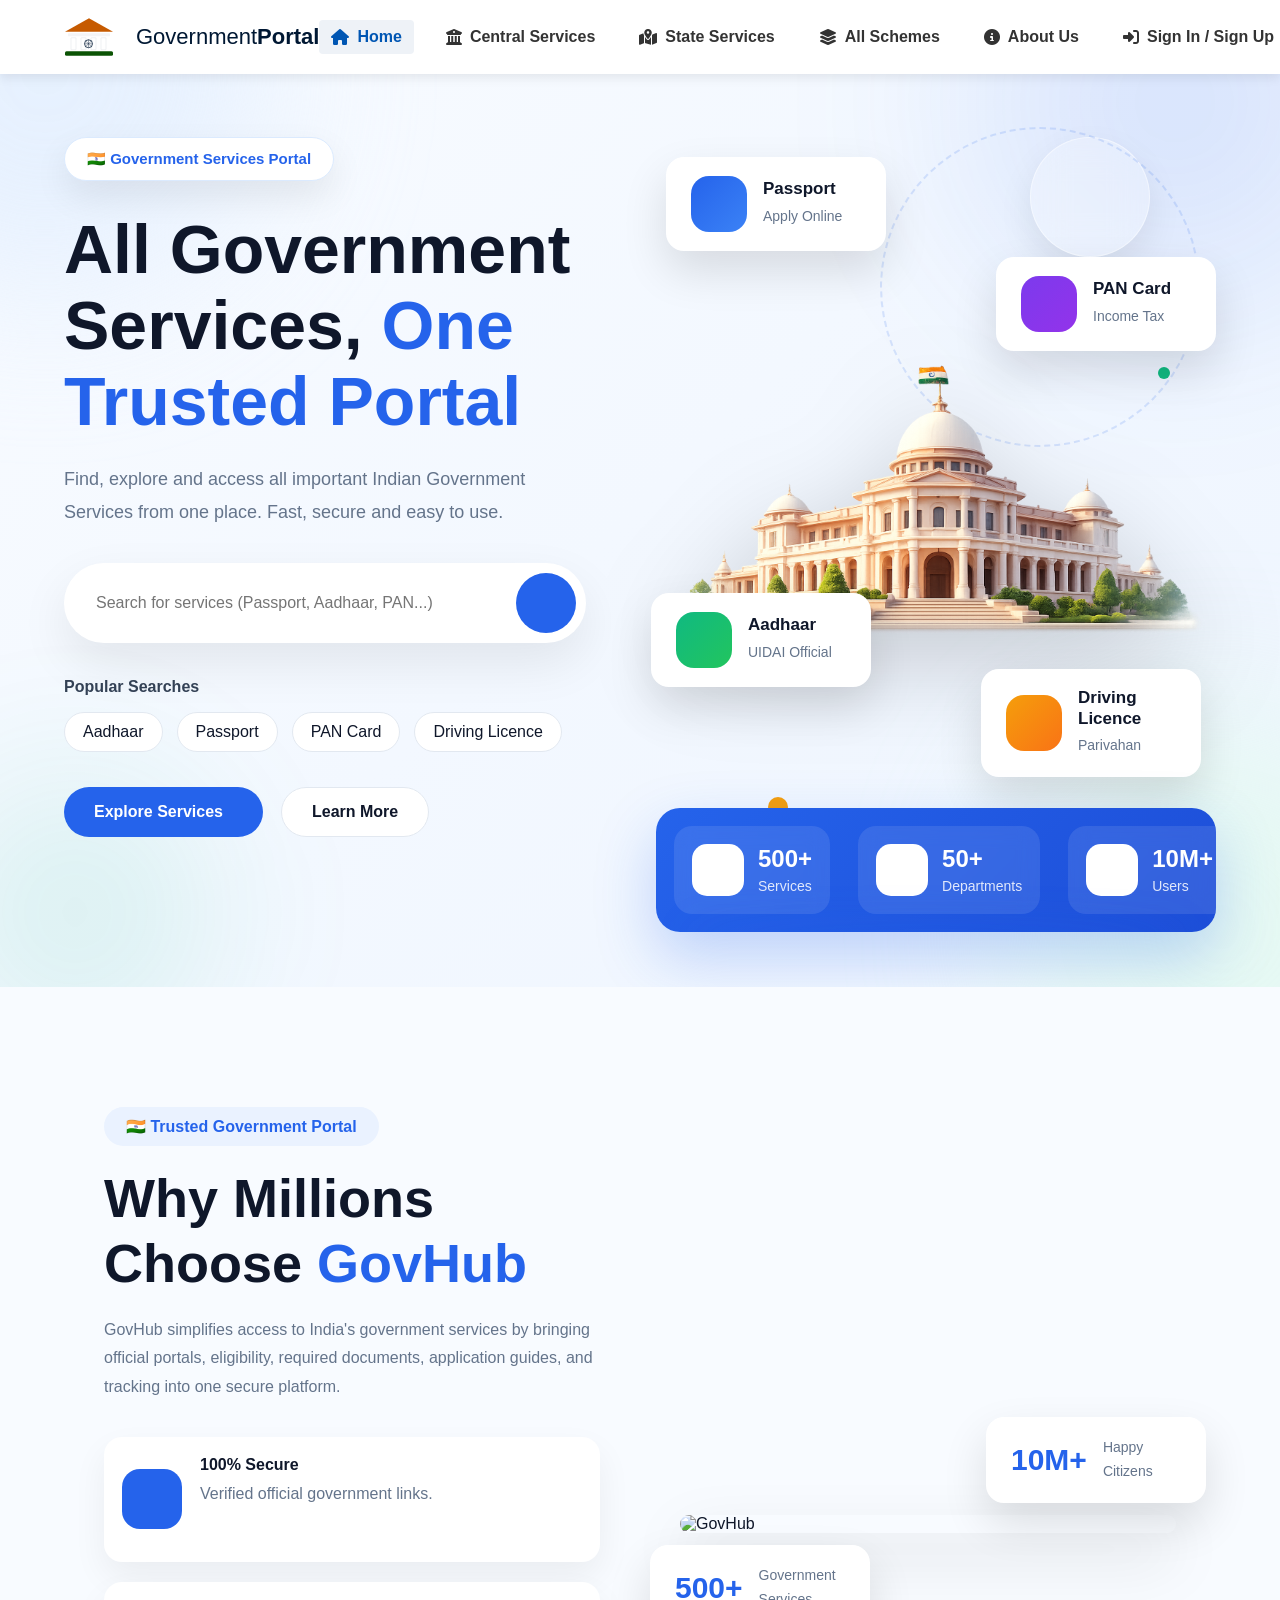
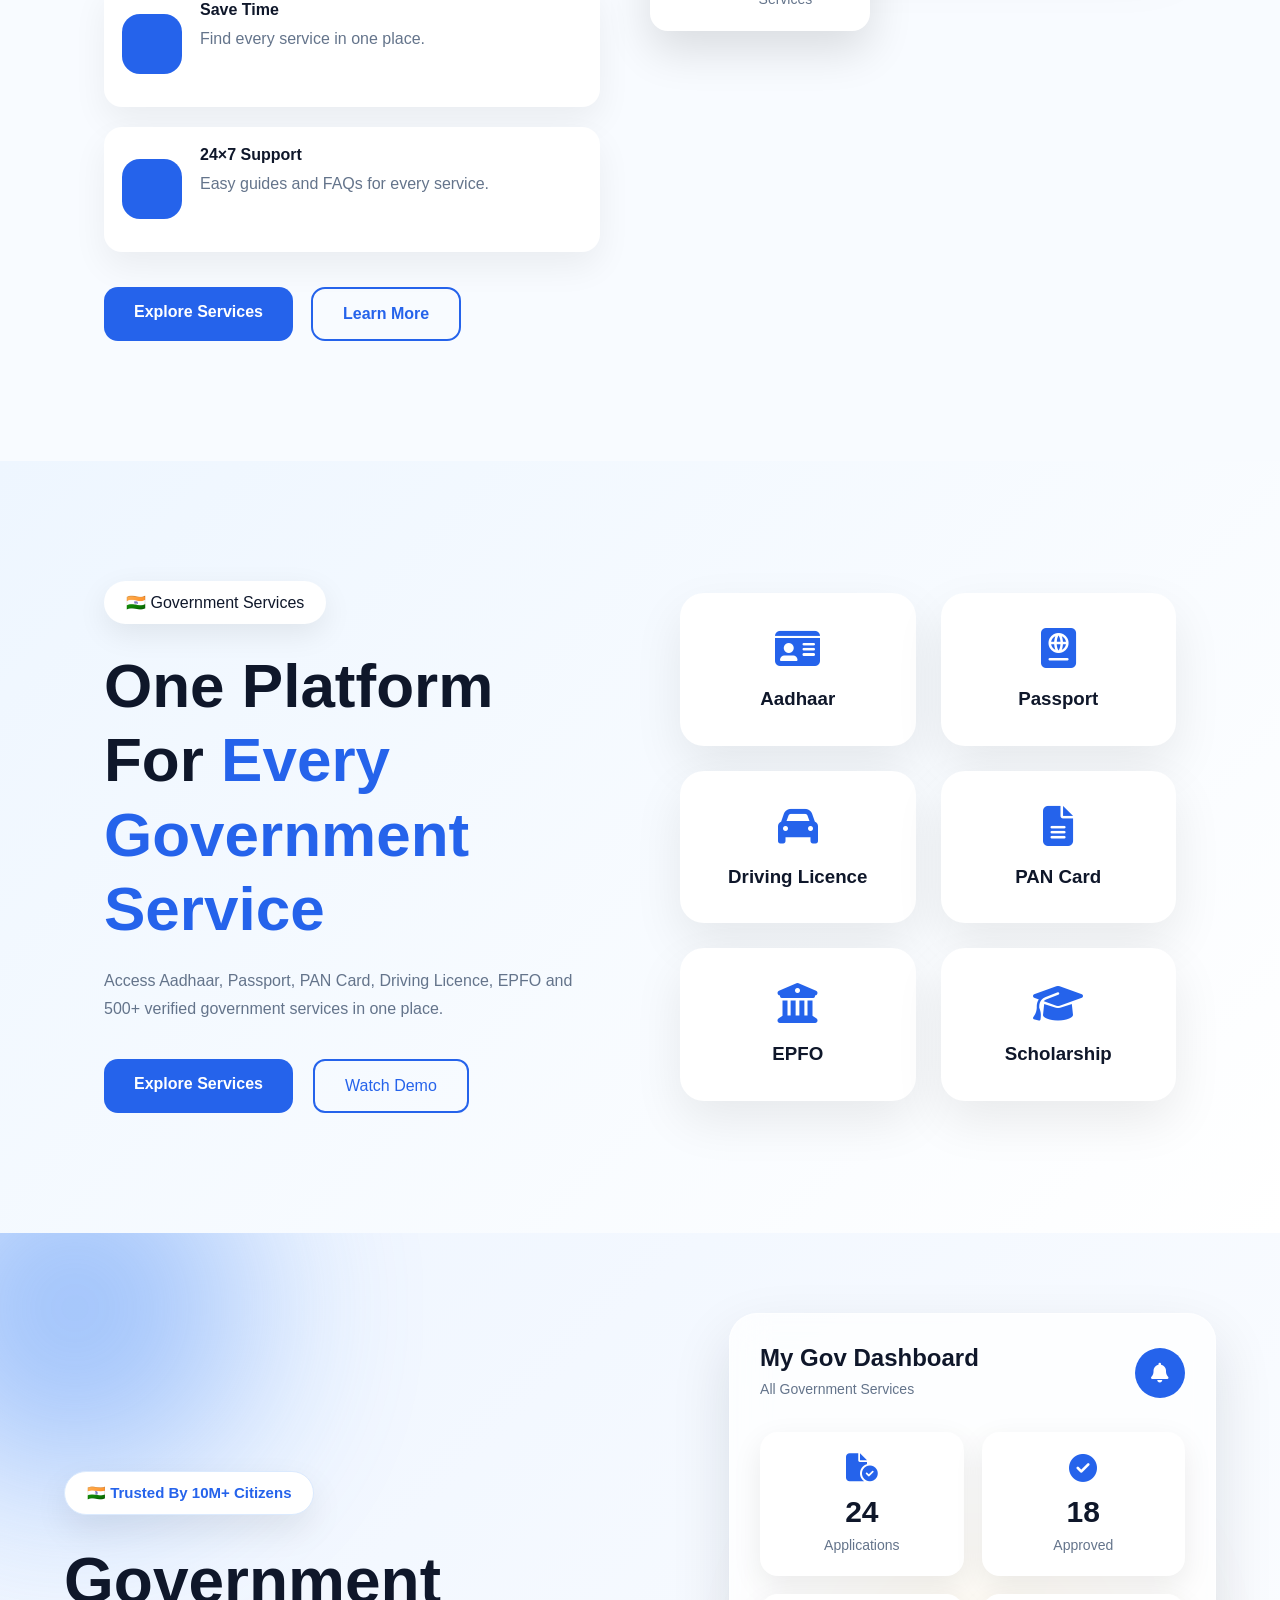
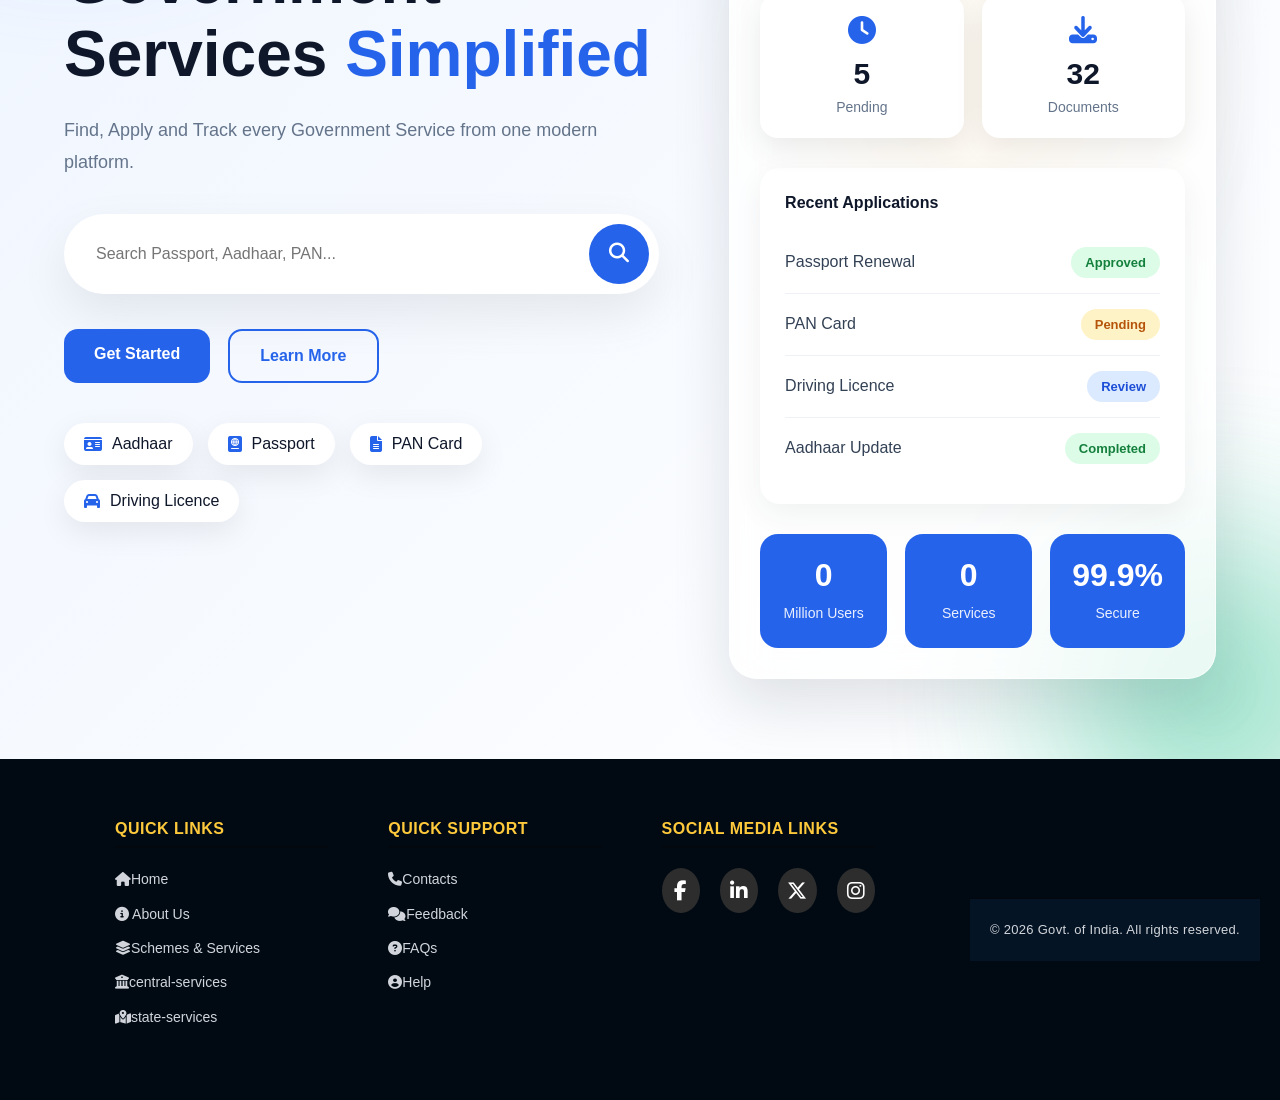
==== commit 9edc5d6a: "Update About Us link to point to the correct page about us added to home" ====
--- a/index.html
+++ b/index.html
@@ -841,7 +841,7 @@
                 <h3>Quick Links</h3>
                 <ul>
                     <li><a href="#"><i class="fas fa-home"></i>Home</a></li>
-                    <li><a href="#"><i class="fa-solid fa-circle-info"></i>About Us</a></li>
+                    <li><a href="../pages/about.html"><i class="fa-solid fa-circle-info"></i> About Us</a></li>
                     <li><a href="#"><i class="fa-solid fa-layer-group"></i>Schemes & Services</a></li>
                     <li><a href="pages/central-services.html"><i class="fa-solid fa-building-columns"></i>central-services</a></li>
                     <li><a href="/pages/state-services.html"><i class="fa-solid fa-map-location-dot"></i>state-services</a></li>
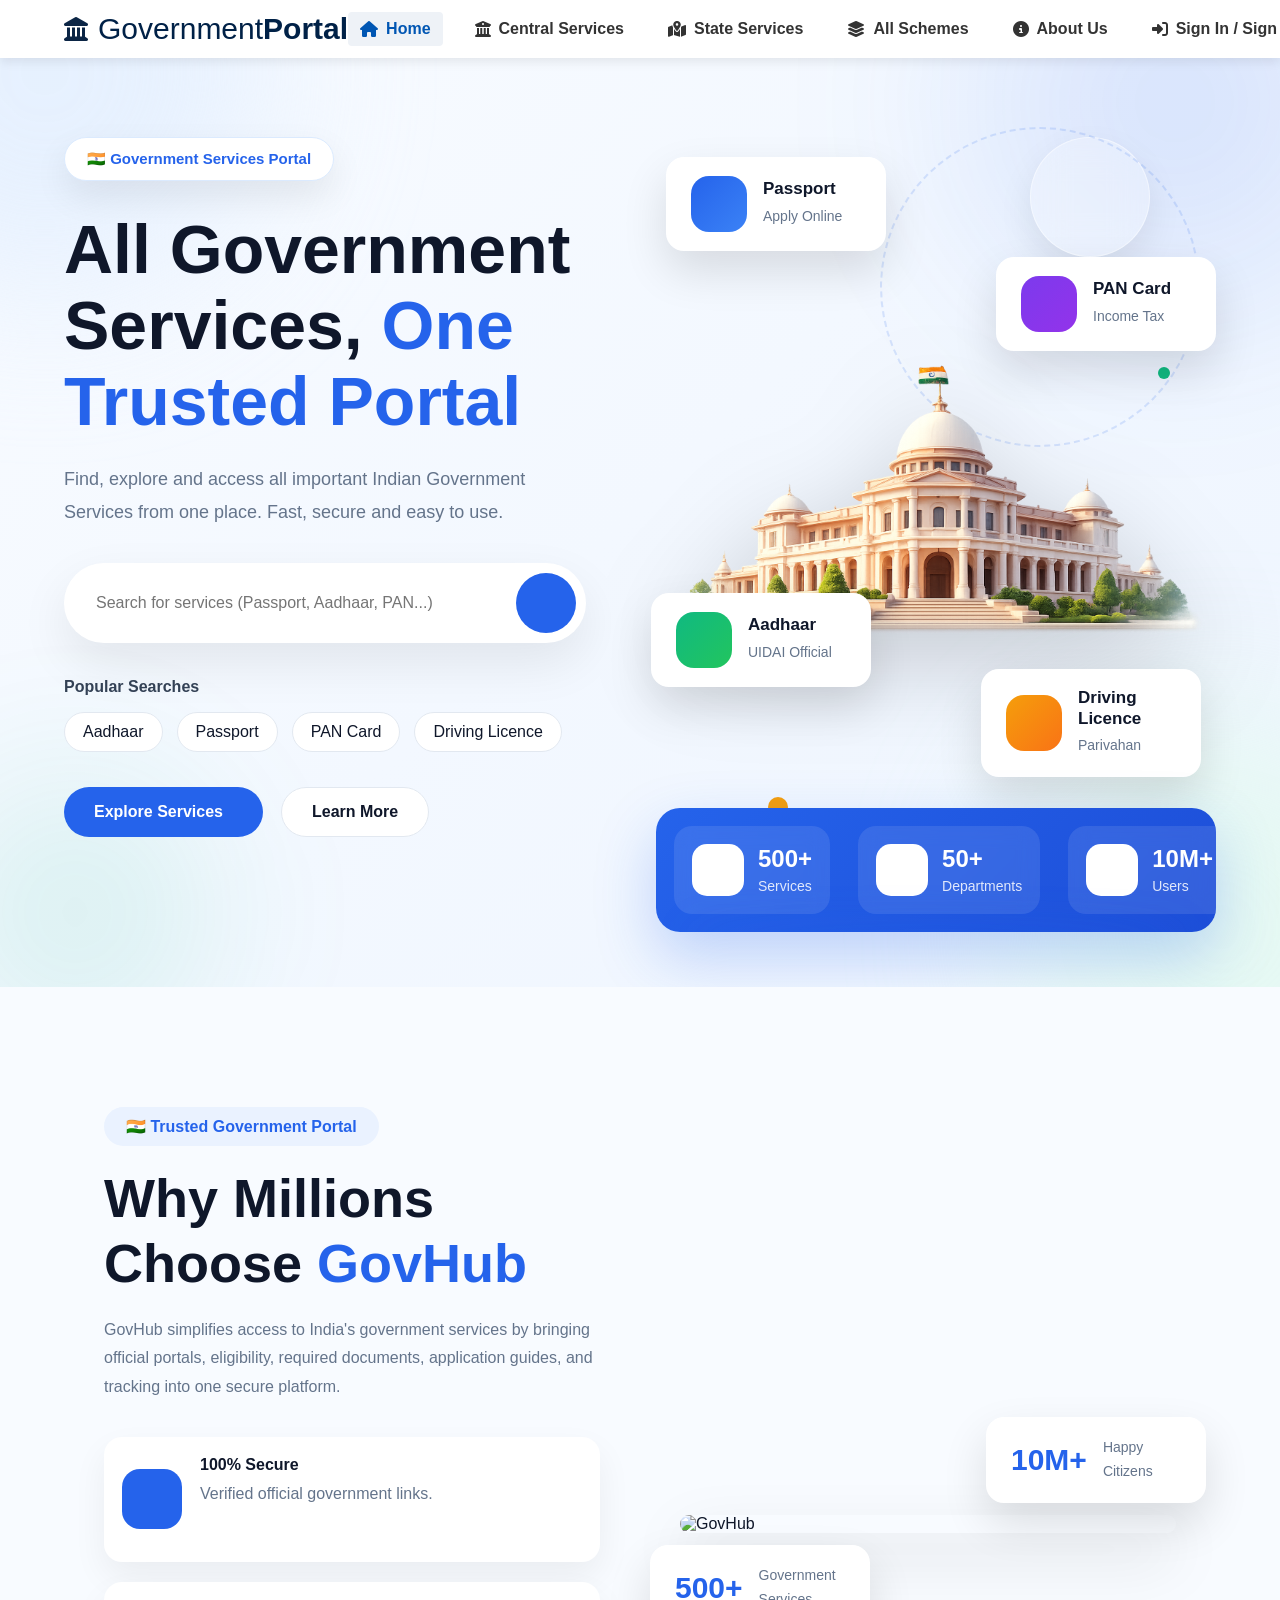
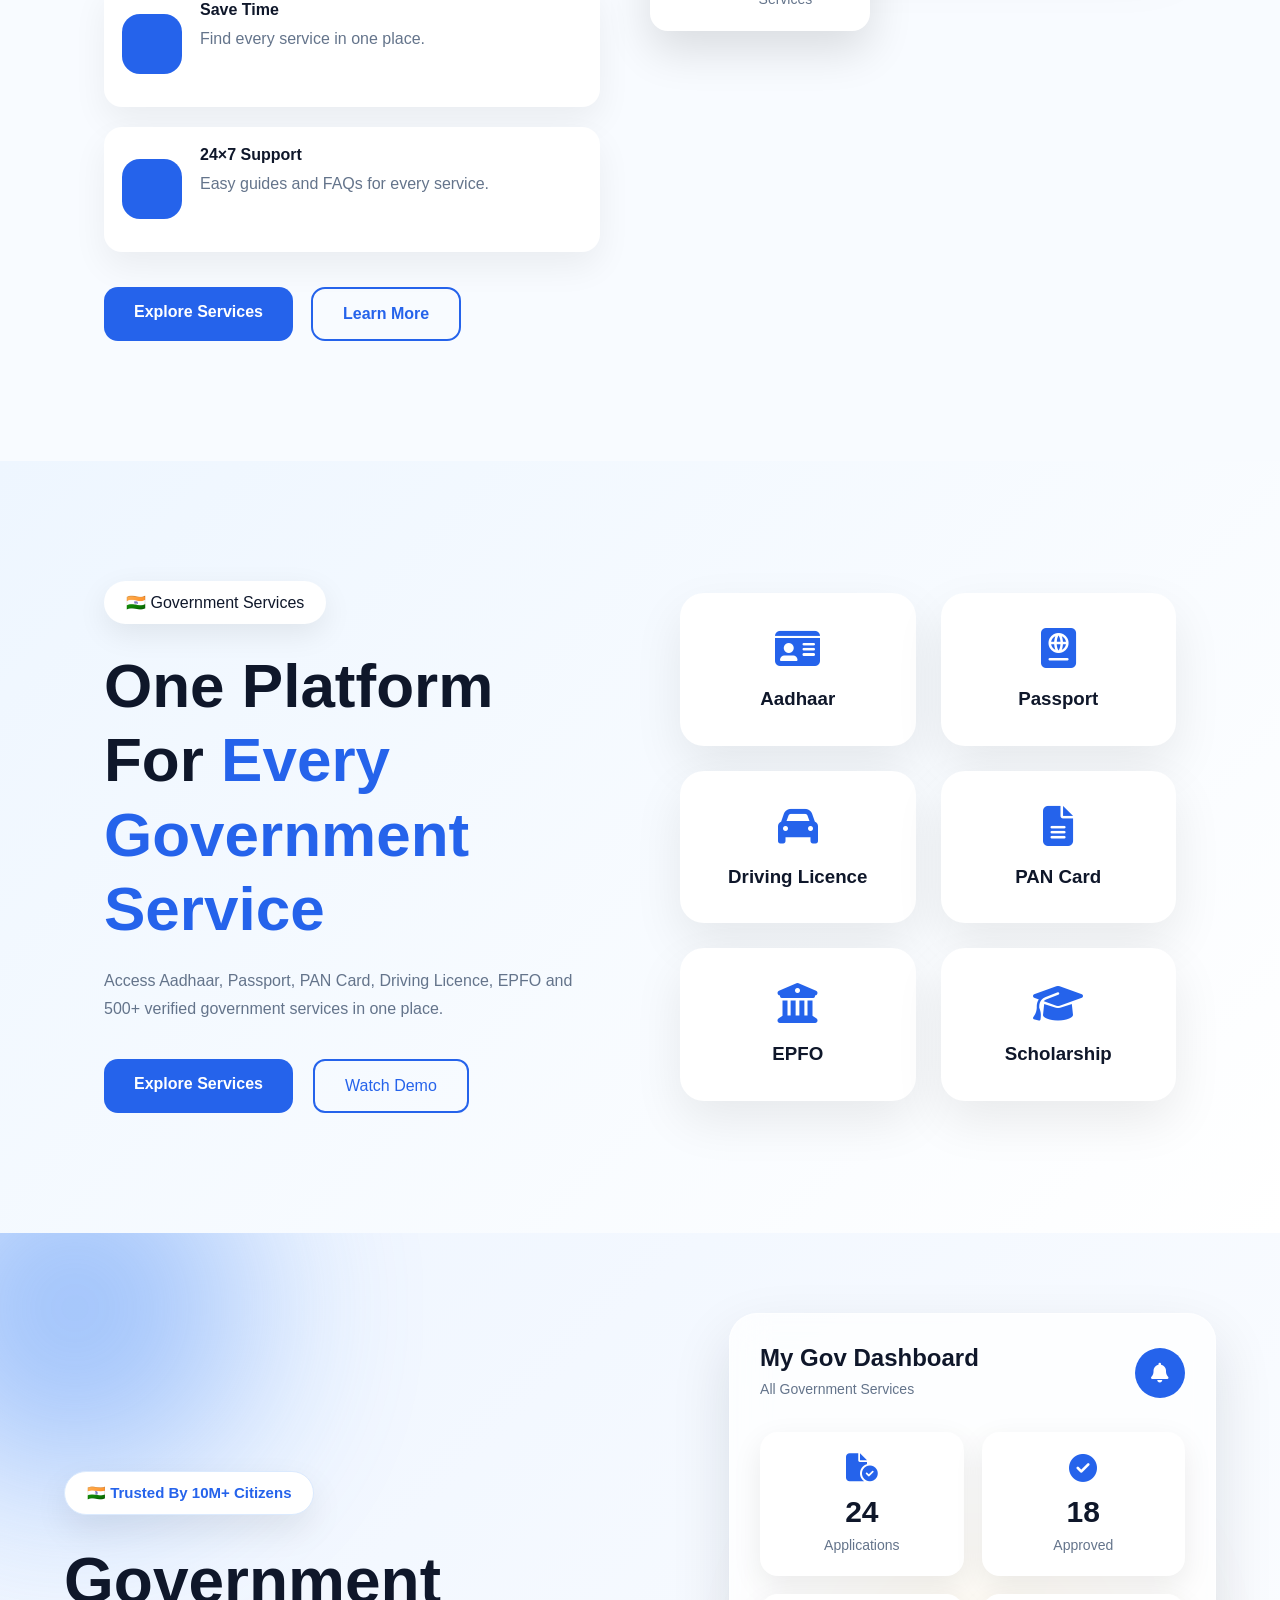
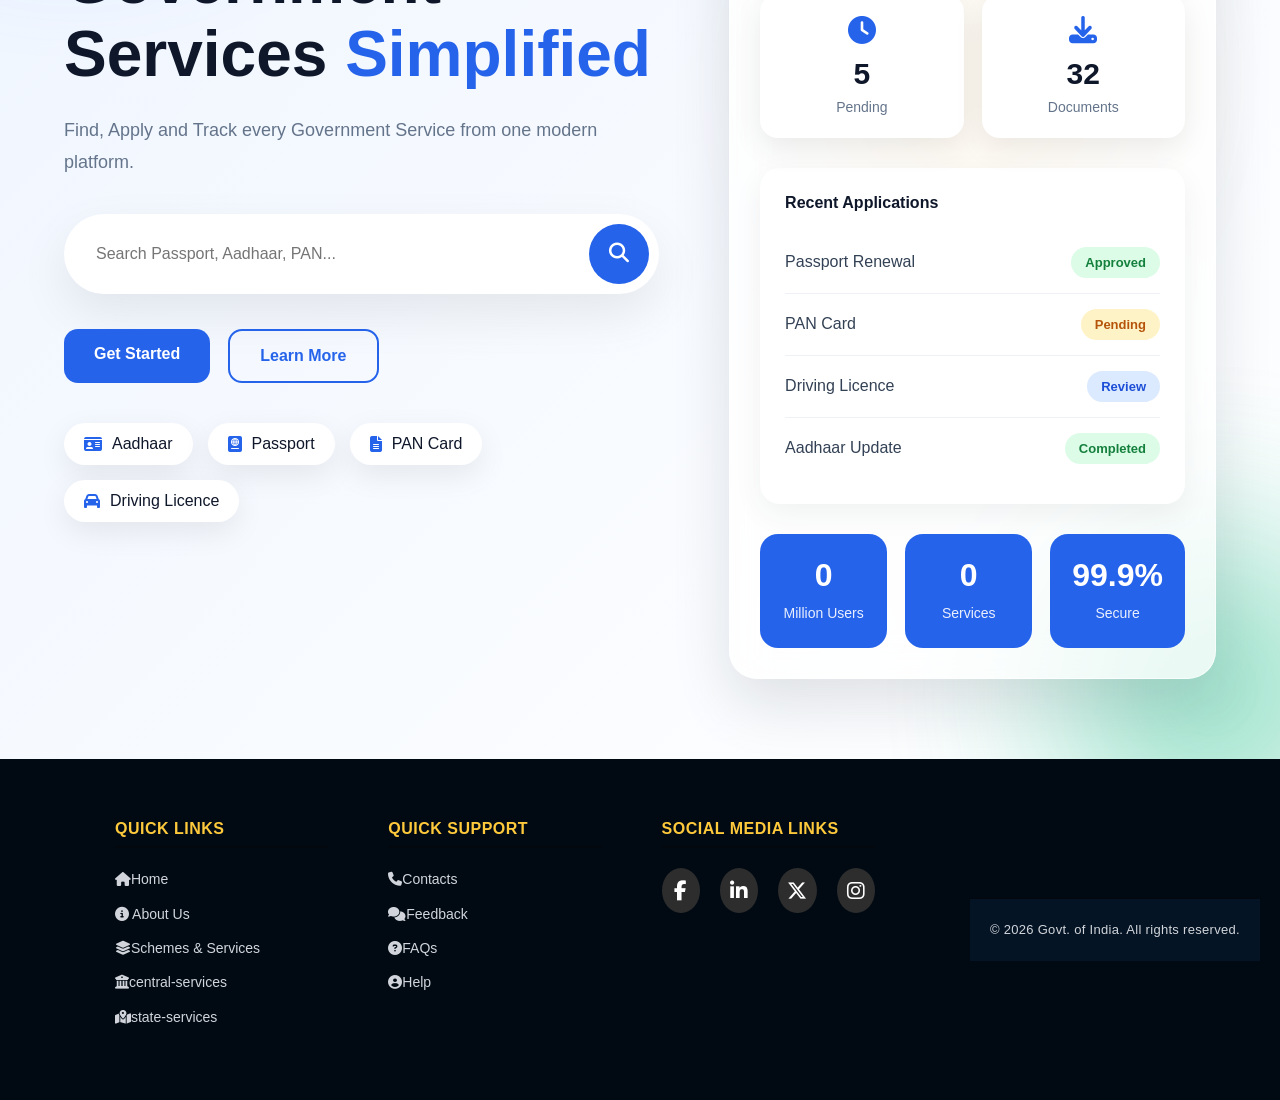
==== commit 25dc72fd: "Update links to use relative paths in footer about added to home page" ====
--- a/index.html
+++ b/index.html
@@ -41,44 +41,21 @@
                 Government Resources Portal
             </span>
 
-
+            <div class="top-links">
+                <a href="#help">Helpline: 112</a>
+                <a href="#lang">Language: Hindi / English</a>
+            </div>
         </div>
 
         <!-- Main Navigation -->
         <nav class="navbar">
 
             <!-- Logo -->
-       <div class="logo">
-    <!-- Clean, Sharp & Solid Dark Tricolor Landmark Logo -->
-    <svg xmlns="http://www.w3.org/2000/svg" viewBox="0 0 100 85" width="50" height="50" style="margin-right: 12px; display: inline-block; vertical-align: middle;">
-        <!-- Roof (Premium Dark Saffron) -->
-        <polygon points="50,5 98,32 2,32" fill="#C65A00" rx="2" />
-        
-        <!-- Top Beam (Solid Light Cream/White for contrast) -->
-        <rect x="8" y="35" width="84" height="6" fill="#F4F4F6" rx="1" />
-        
-        <!-- Pillars (Solid Crisp White with Subtle Inner Shadows/Borders) -->
-        <g fill="#FFFFFF" stroke="#D1D5DB" stroke-width="0.7">
-            <rect x="14" y="44" width="10" height="24" rx="1" />
-            <rect x="34" y="44" width="10" height="24" rx="1" />
-            <rect x="54" y="44" width="10" height="24" rx="1" />
-            <rect x="74" y="44" width="10" height="24" rx="1" />
-        </g>
-        
-        <!-- Ashoka Chakra (Deep Royal Navy Blue - Sharp Details) -->
-        <circle cx="49" cy="56" r="8" stroke="#001833" stroke-width="1.5" fill="none" />
-        <path d="M49,48 L49,64 M41,56 L57,56 M43,50 L55,62 M43,62 L55,50" stroke="#001833" stroke-width="0.8" />
-        
-        <!-- Base (Premium Dark Green) -->
-        <rect x="2" y="71" width="96" height="9" rx="3" fill="#0B5304" />
-    </svg>
-
-    <!-- Text (Matching Deep Royal Navy Blue) -->
-    <span style="color: #001833; font-size: 22px; font-family: sans-serif; display: inline-block; vertical-align: middle;">
-        Government<strong style="font-weight: 800;">Portal</strong>
-    </span>
-</div>
- <!-- the logo code end -->
+            <div class="logo">
+                <i class="fa-solid fa-landmark"></i>
+                <span>Government<strong>Portal</strong></span>
+            </div>
+
             <!-- Navigation Links -->
 <ul class="nav-links" id="navLinks">
 
@@ -110,7 +87,7 @@
     </li>
 
     <li>
-        <a href="../pages/about.html">
+        <a href="pages/about.html">
             <i class="fa-solid fa-circle-info"></i>
             About Us
         </a>
@@ -841,10 +818,10 @@
                 <h3>Quick Links</h3>
                 <ul>
                     <li><a href="#"><i class="fas fa-home"></i>Home</a></li>
-                    <li><a href="../pages/about.html"><i class="fa-solid fa-circle-info"></i> About Us</a></li>
+                    <li><a href="pages/about.html"><i class="fa-solid fa-circle-info"></i> About Us</a></li>
                     <li><a href="#"><i class="fa-solid fa-layer-group"></i>Schemes & Services</a></li>
                     <li><a href="pages/central-services.html"><i class="fa-solid fa-building-columns"></i>central-services</a></li>
-                    <li><a href="/pages/state-services.html"><i class="fa-solid fa-map-location-dot"></i>state-services</a></li>
+                    <li><a href="pages/state-services.html"><i class="fa-solid fa-map-location-dot"></i>state-services</a></li>
                 </ul>
             </div>
 
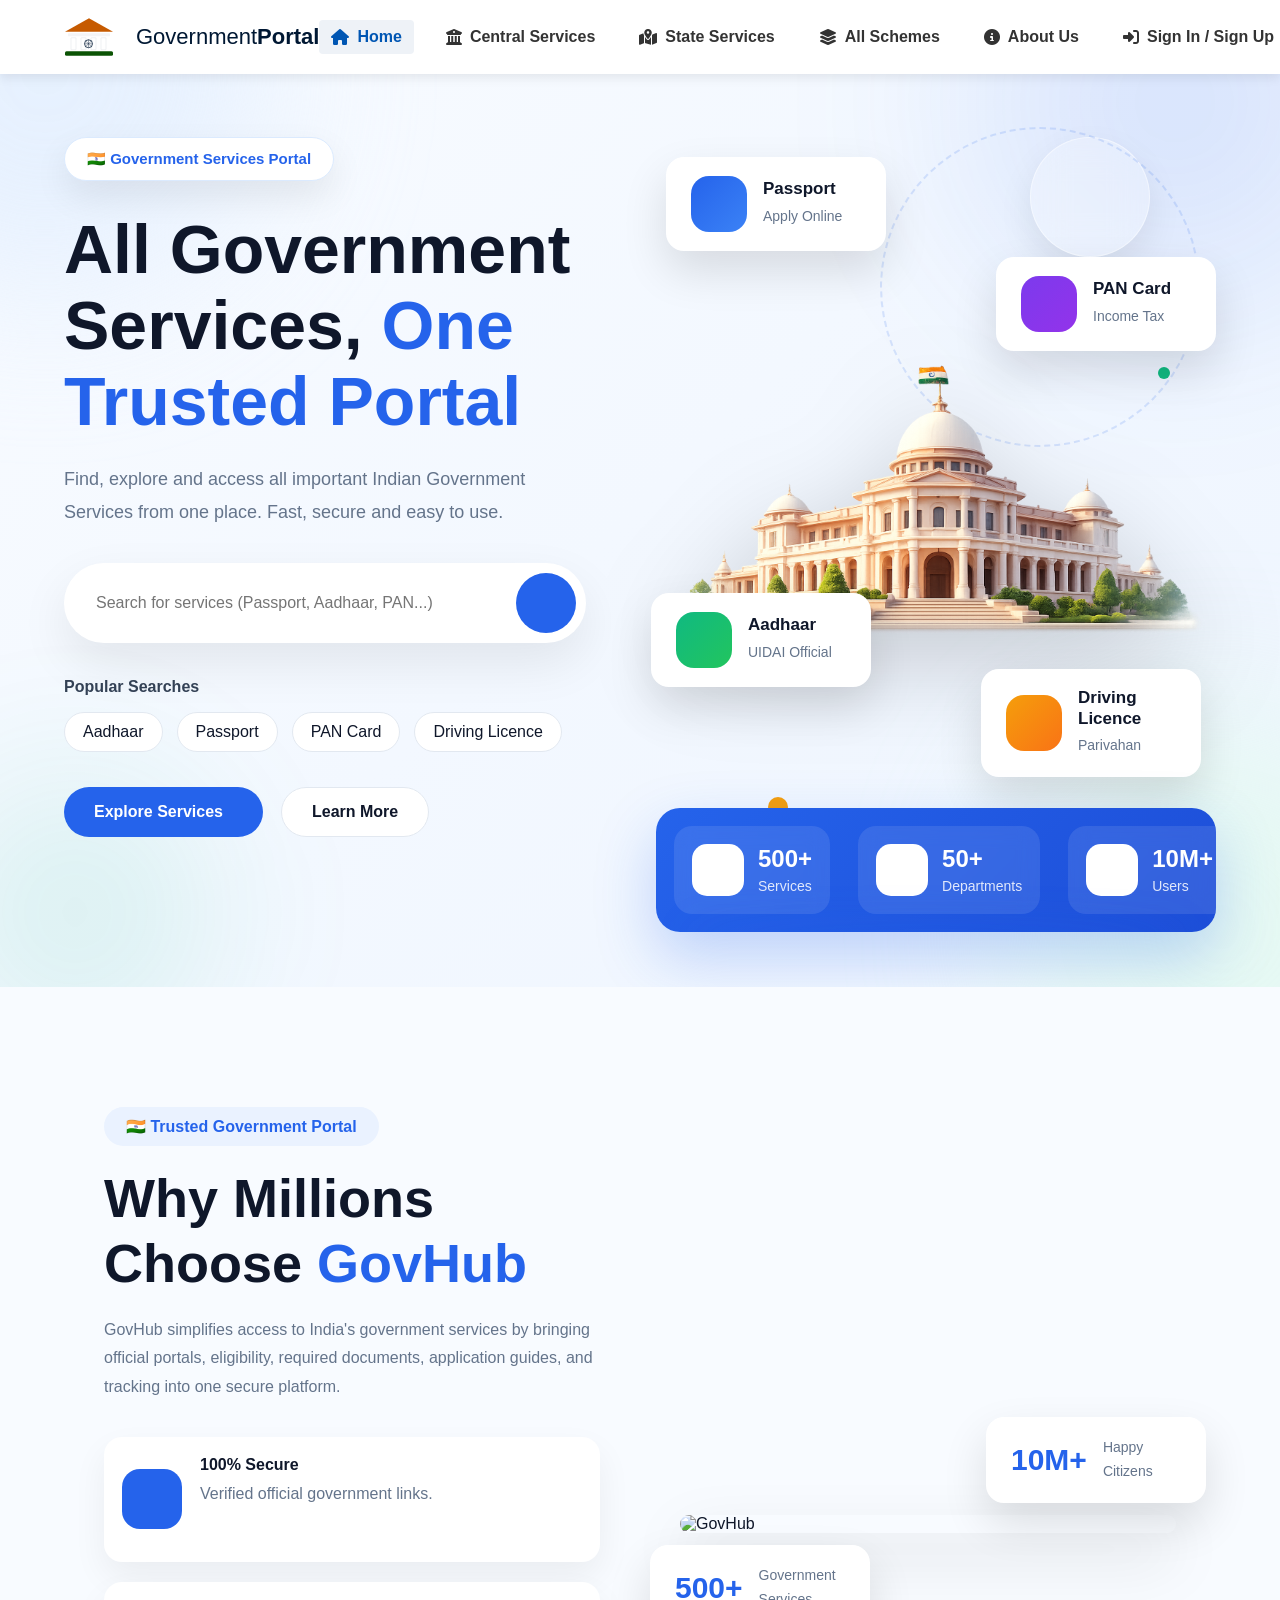
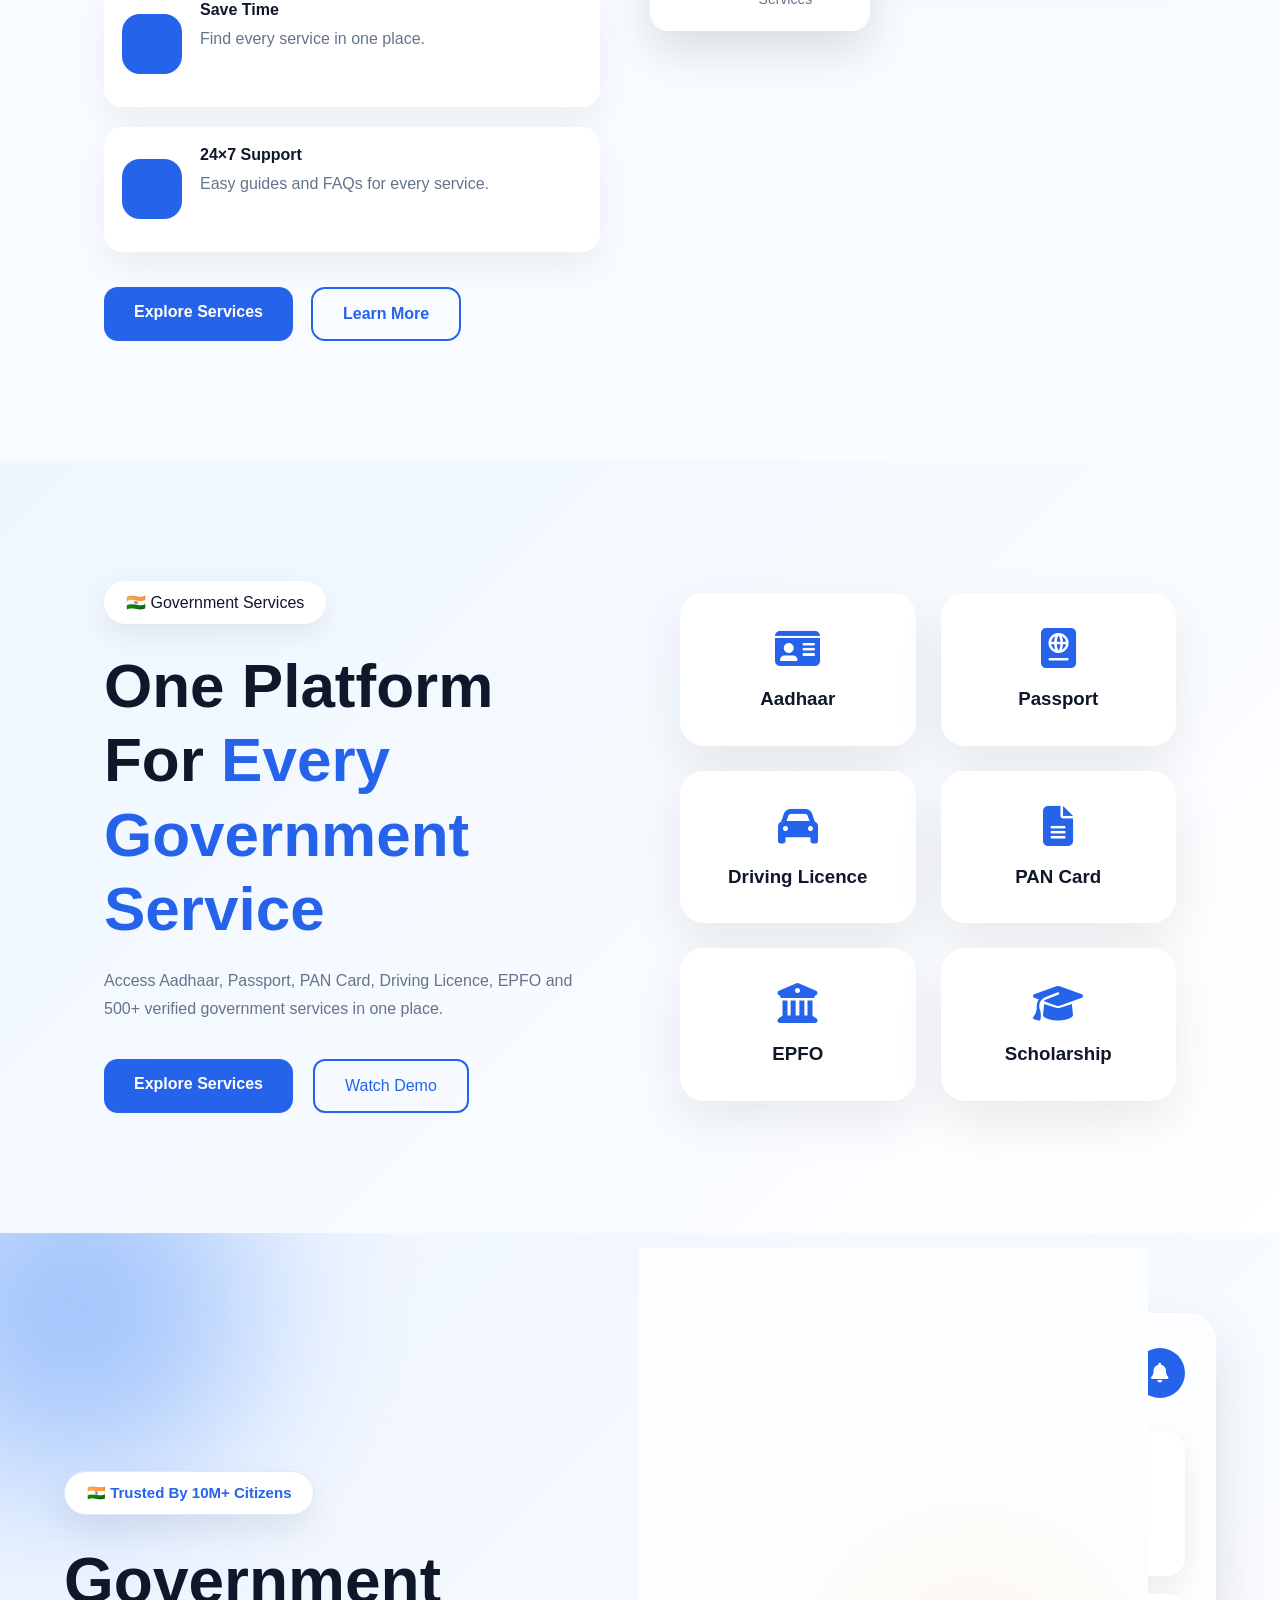
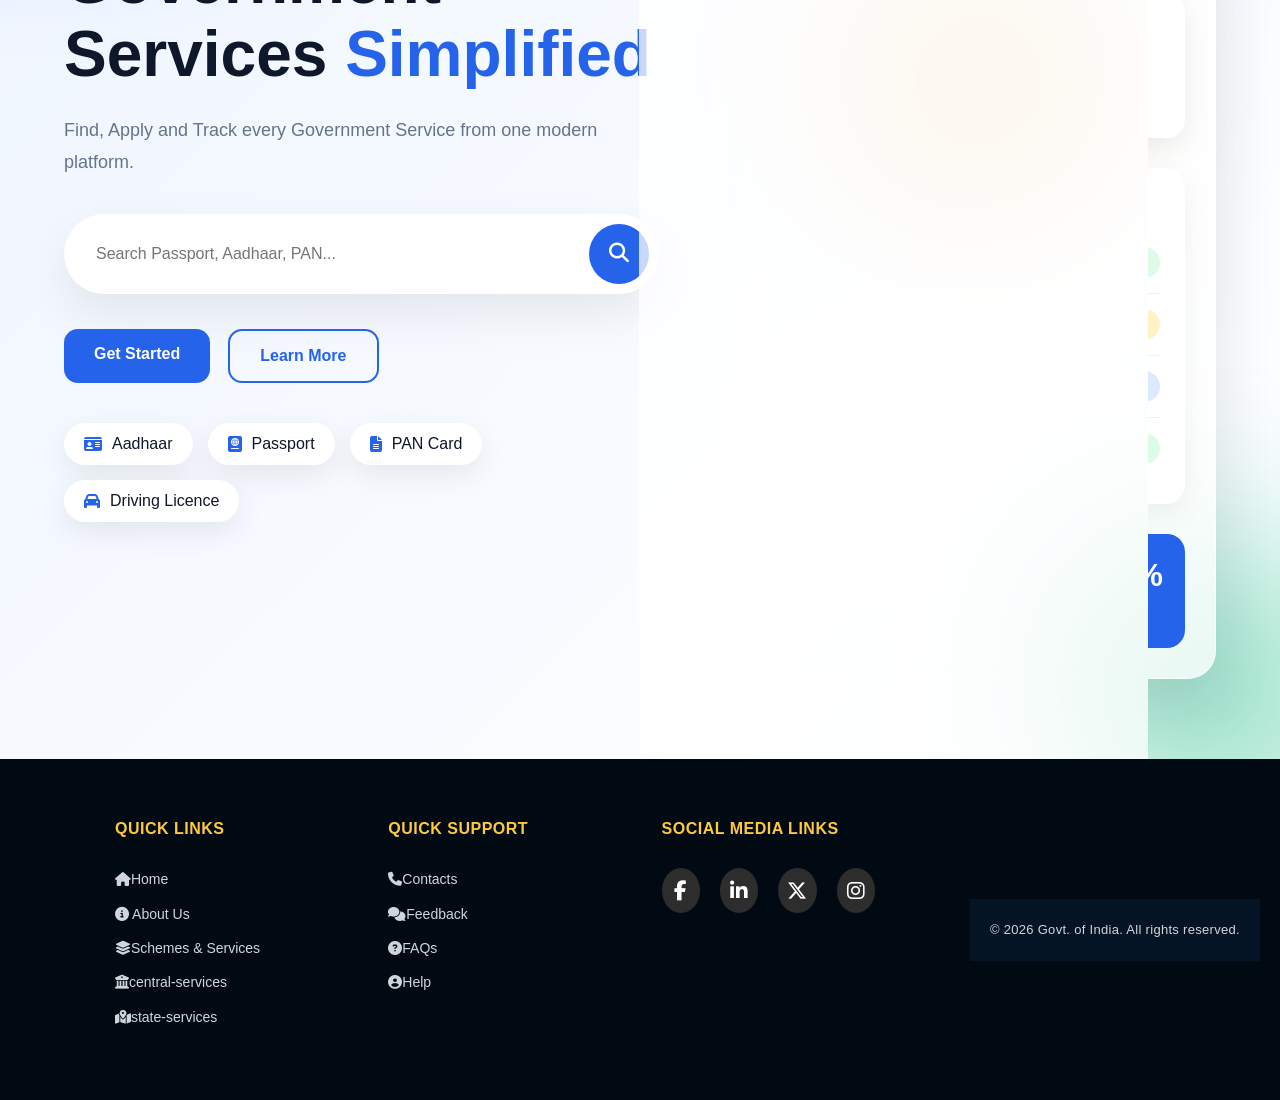
==== commit de77ad43: "Update links to About Us page in index.html" ====
--- a/index.html
+++ b/index.html
@@ -41,21 +41,44 @@
                 Government Resources Portal
             </span>
 
-            <div class="top-links">
-                <a href="#help">Helpline: 112</a>
-                <a href="#lang">Language: Hindi / English</a>
-            </div>
+
         </div>
 
         <!-- Main Navigation -->
         <nav class="navbar">
 
             <!-- Logo -->
-            <div class="logo">
-                <i class="fa-solid fa-landmark"></i>
-                <span>Government<strong>Portal</strong></span>
-            </div>
-
+       <div class="logo">
+    <!-- Clean, Sharp & Solid Dark Tricolor Landmark Logo -->
+    <svg xmlns="http://www.w3.org/2000/svg" viewBox="0 0 100 85" width="50" height="50" style="margin-right: 12px; display: inline-block; vertical-align: middle;">
+        <!-- Roof (Premium Dark Saffron) -->
+        <polygon points="50,5 98,32 2,32" fill="#C65A00" rx="2" />
+        
+        <!-- Top Beam (Solid Light Cream/White for contrast) -->
+        <rect x="8" y="35" width="84" height="6" fill="#F4F4F6" rx="1" />
+        
+        <!-- Pillars (Solid Crisp White with Subtle Inner Shadows/Borders) -->
+        <g fill="#FFFFFF" stroke="#D1D5DB" stroke-width="0.7">
+            <rect x="14" y="44" width="10" height="24" rx="1" />
+            <rect x="34" y="44" width="10" height="24" rx="1" />
+            <rect x="54" y="44" width="10" height="24" rx="1" />
+            <rect x="74" y="44" width="10" height="24" rx="1" />
+        </g>
+        
+        <!-- Ashoka Chakra (Deep Royal Navy Blue - Sharp Details) -->
+        <circle cx="49" cy="56" r="8" stroke="#001833" stroke-width="1.5" fill="none" />
+        <path d="M49,48 L49,64 M41,56 L57,56 M43,50 L55,62 M43,62 L55,50" stroke="#001833" stroke-width="0.8" />
+        
+        <!-- Base (Premium Dark Green) -->
+        <rect x="2" y="71" width="96" height="9" rx="3" fill="#0B5304" />
+    </svg>
+
+    <!-- Text (Matching Deep Royal Navy Blue) -->
+    <span style="color: #001833; font-size: 22px; font-family: sans-serif; display: inline-block; vertical-align: middle;">
+        Government<strong style="font-weight: 800;">Portal</strong>
+    </span>
+</div>
+ <!-- the logo code end -->
             <!-- Navigation Links -->
 <ul class="nav-links" id="navLinks">
 
@@ -821,7 +844,7 @@
                     <li><a href="pages/about.html"><i class="fa-solid fa-circle-info"></i> About Us</a></li>
                     <li><a href="#"><i class="fa-solid fa-layer-group"></i>Schemes & Services</a></li>
                     <li><a href="pages/central-services.html"><i class="fa-solid fa-building-columns"></i>central-services</a></li>
-                    <li><a href="pages/state-services.html"><i class="fa-solid fa-map-location-dot"></i>state-services</a></li>
+                    <li><a href="/pages/state-services.html"><i class="fa-solid fa-map-location-dot"></i>state-services</a></li>
                 </ul>
             </div>
 
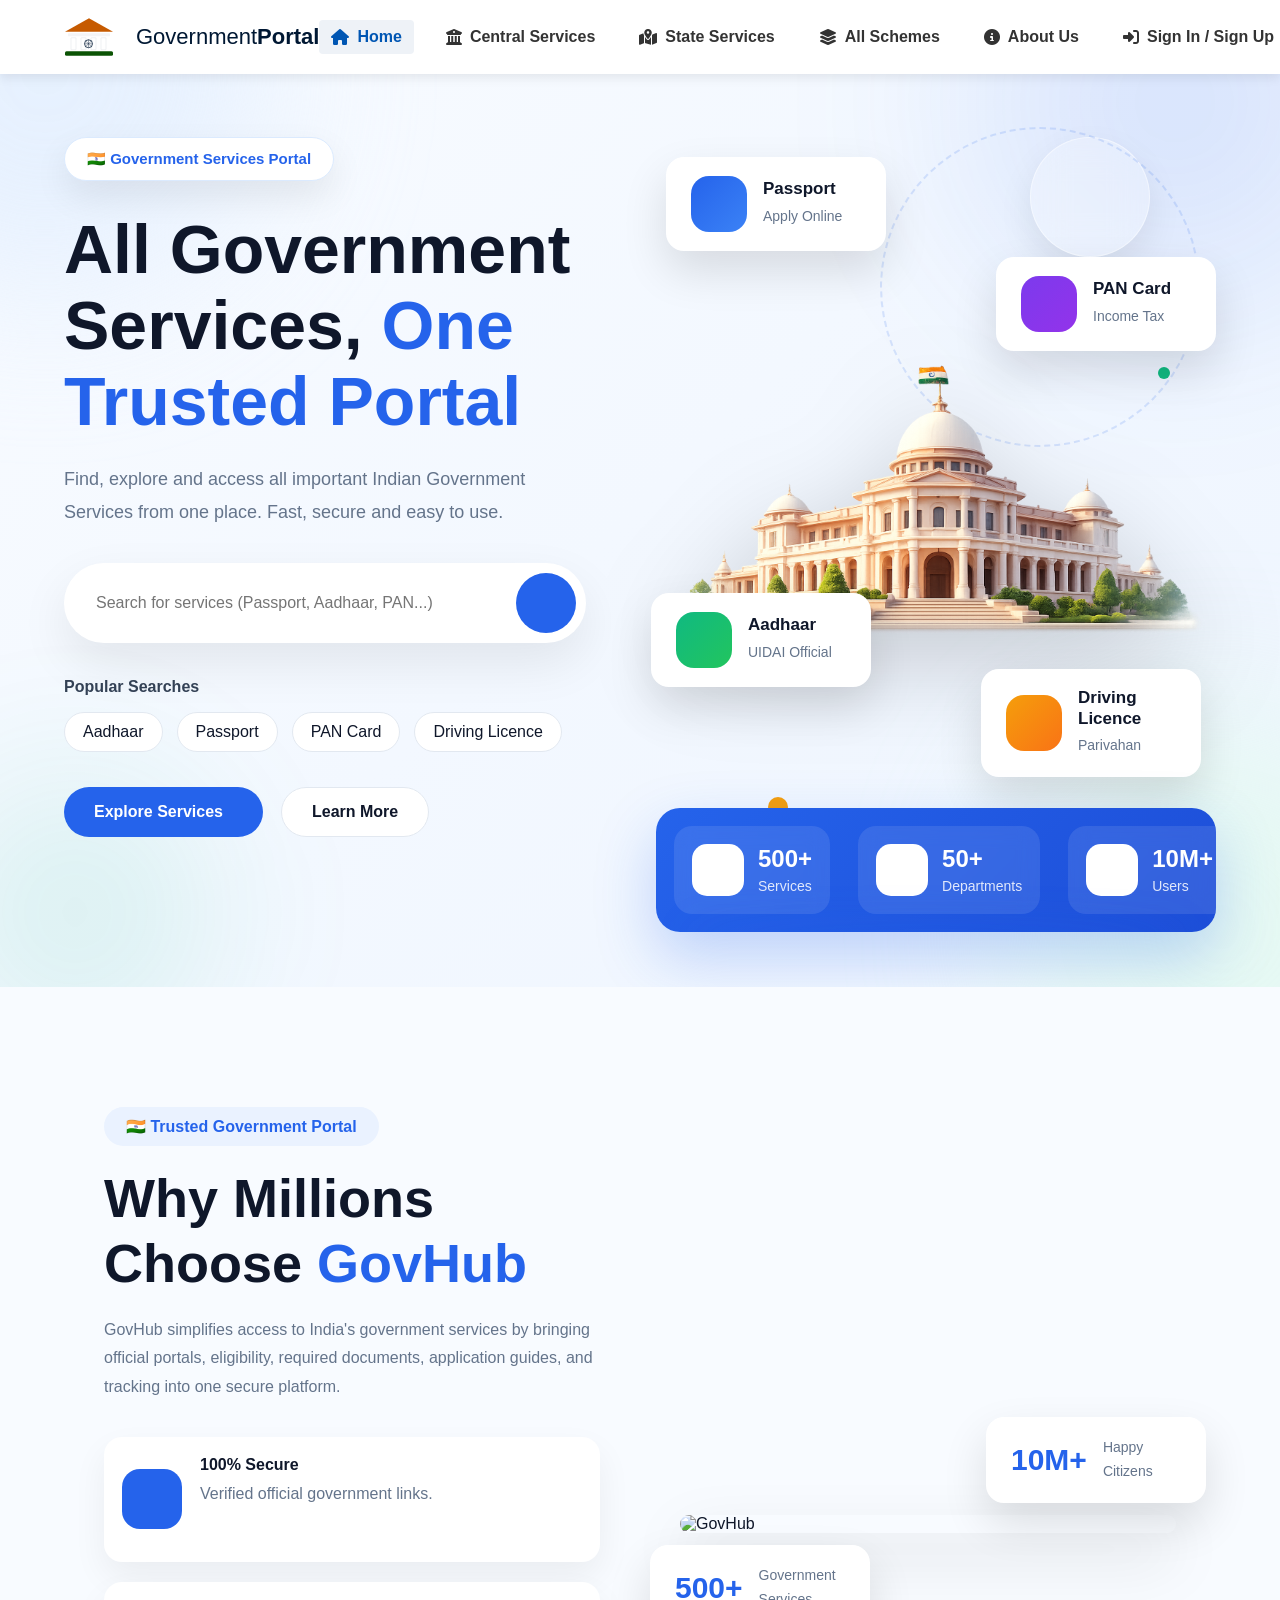
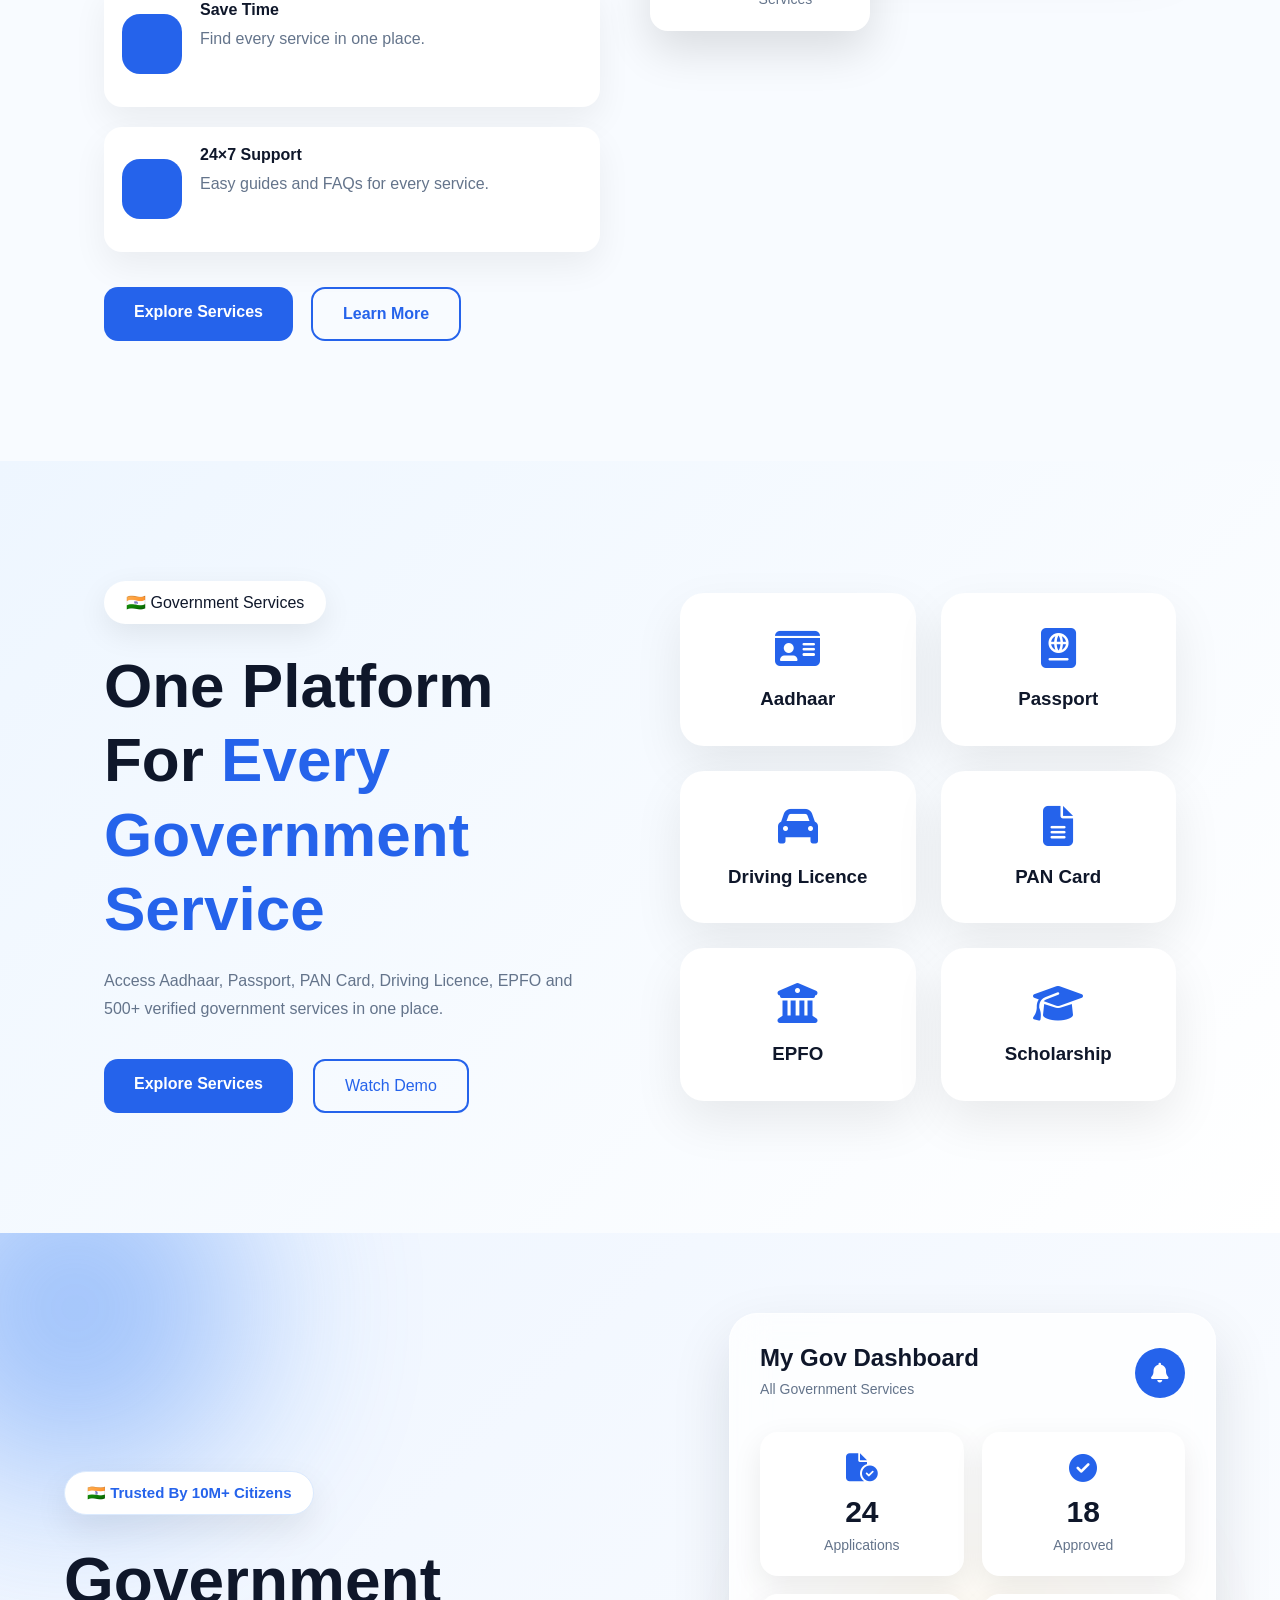
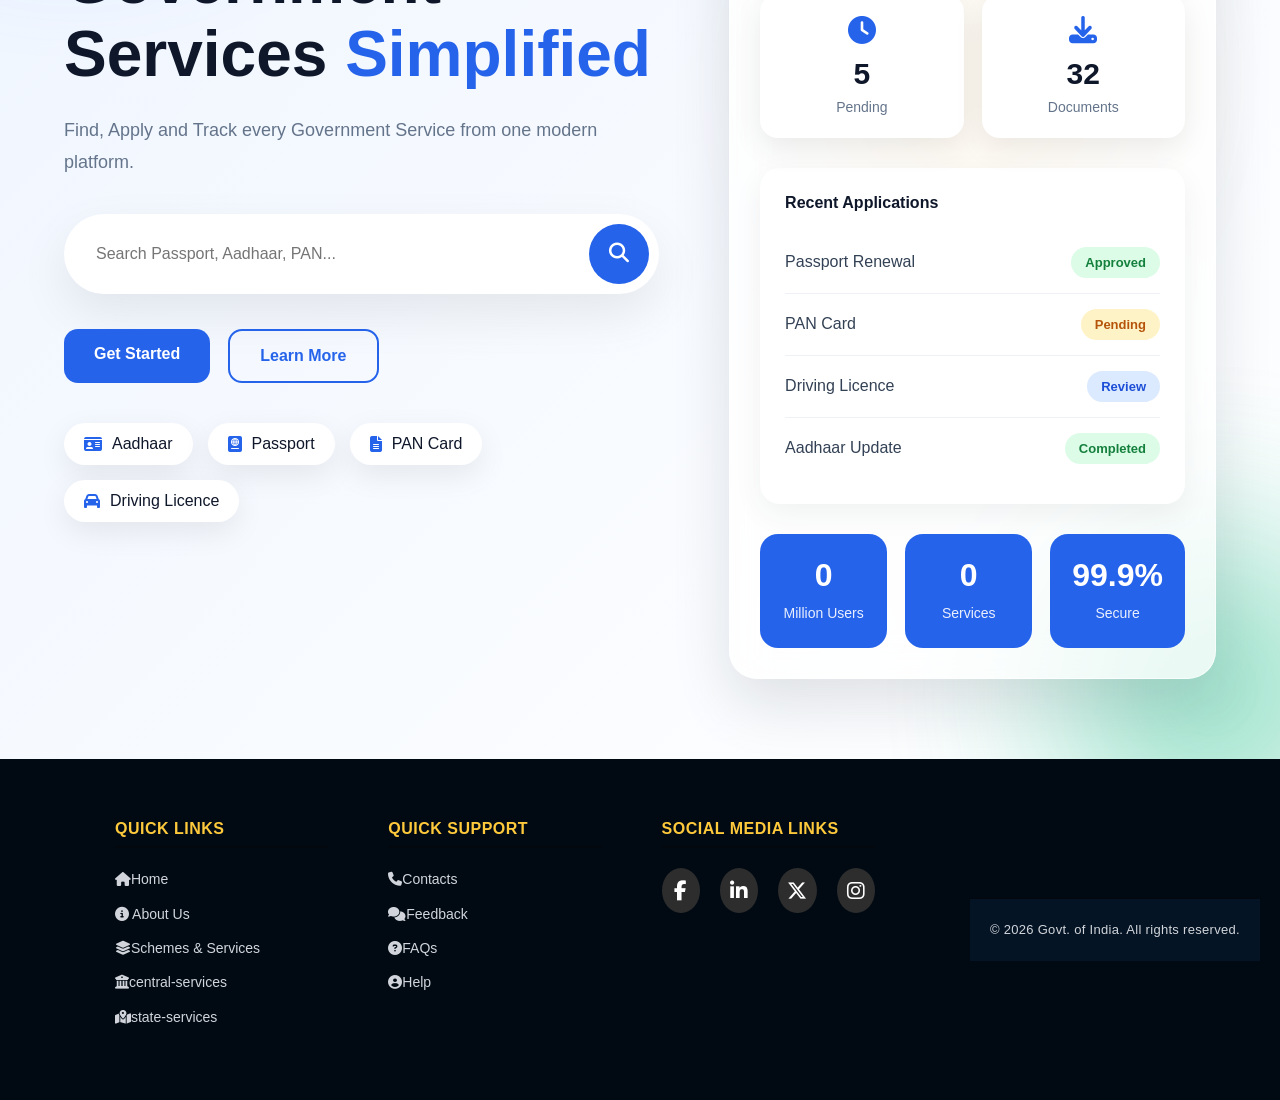
==== commit 6689fd5c: "Update index.html" ====
--- a/index.html
+++ b/index.html
@@ -844,7 +844,10 @@
                     <li><a href="pages/about.html"><i class="fa-solid fa-circle-info"></i> About Us</a></li>
                     <li><a href="#"><i class="fa-solid fa-layer-group"></i>Schemes & Services</a></li>
                     <li><a href="pages/central-services.html"><i class="fa-solid fa-building-columns"></i>central-services</a></li>
-                    <li><a href="/pages/state-services.html"><i class="fa-solid fa-map-location-dot"></i>state-services</a></li>
+
+                
+          <li><a href="/pages/state-services.html"><i class="fa-solid fa-map-location-dot"></i>state-services</a></li>
+
                 </ul>
             </div>
 
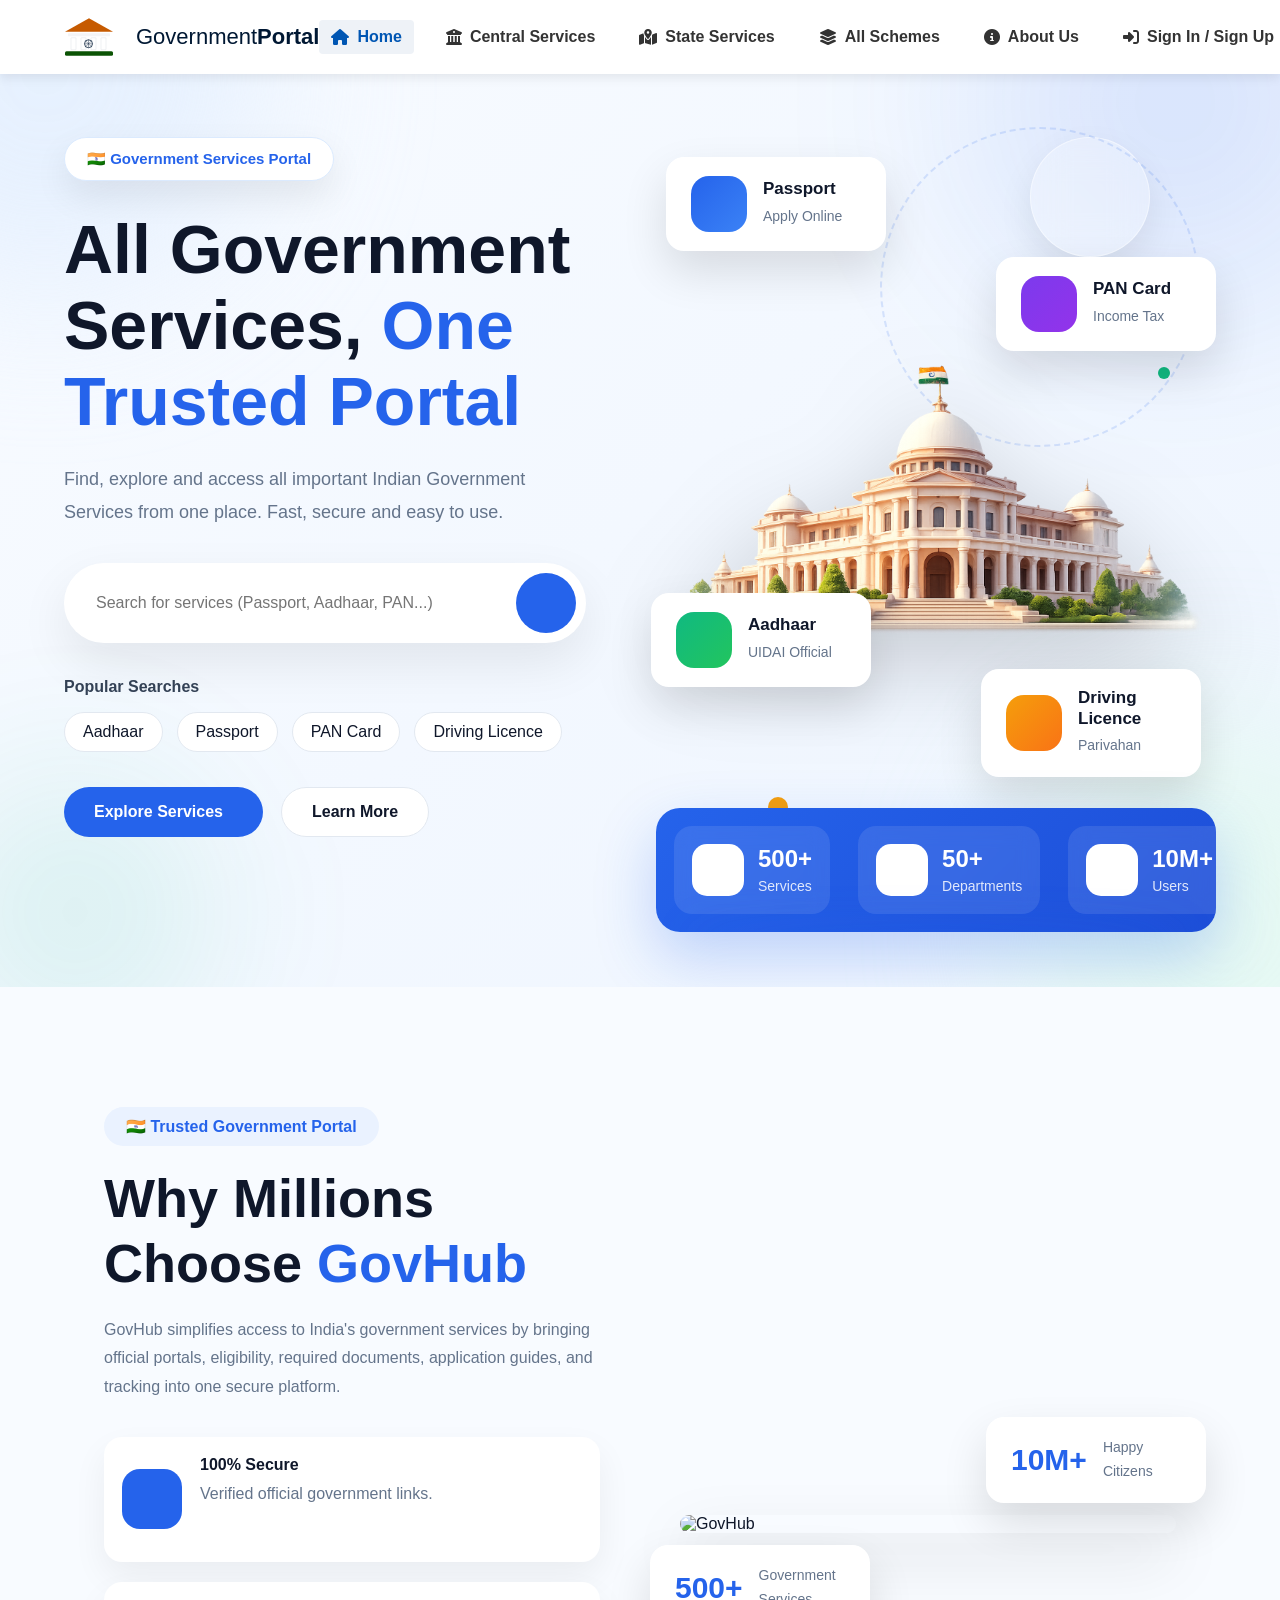
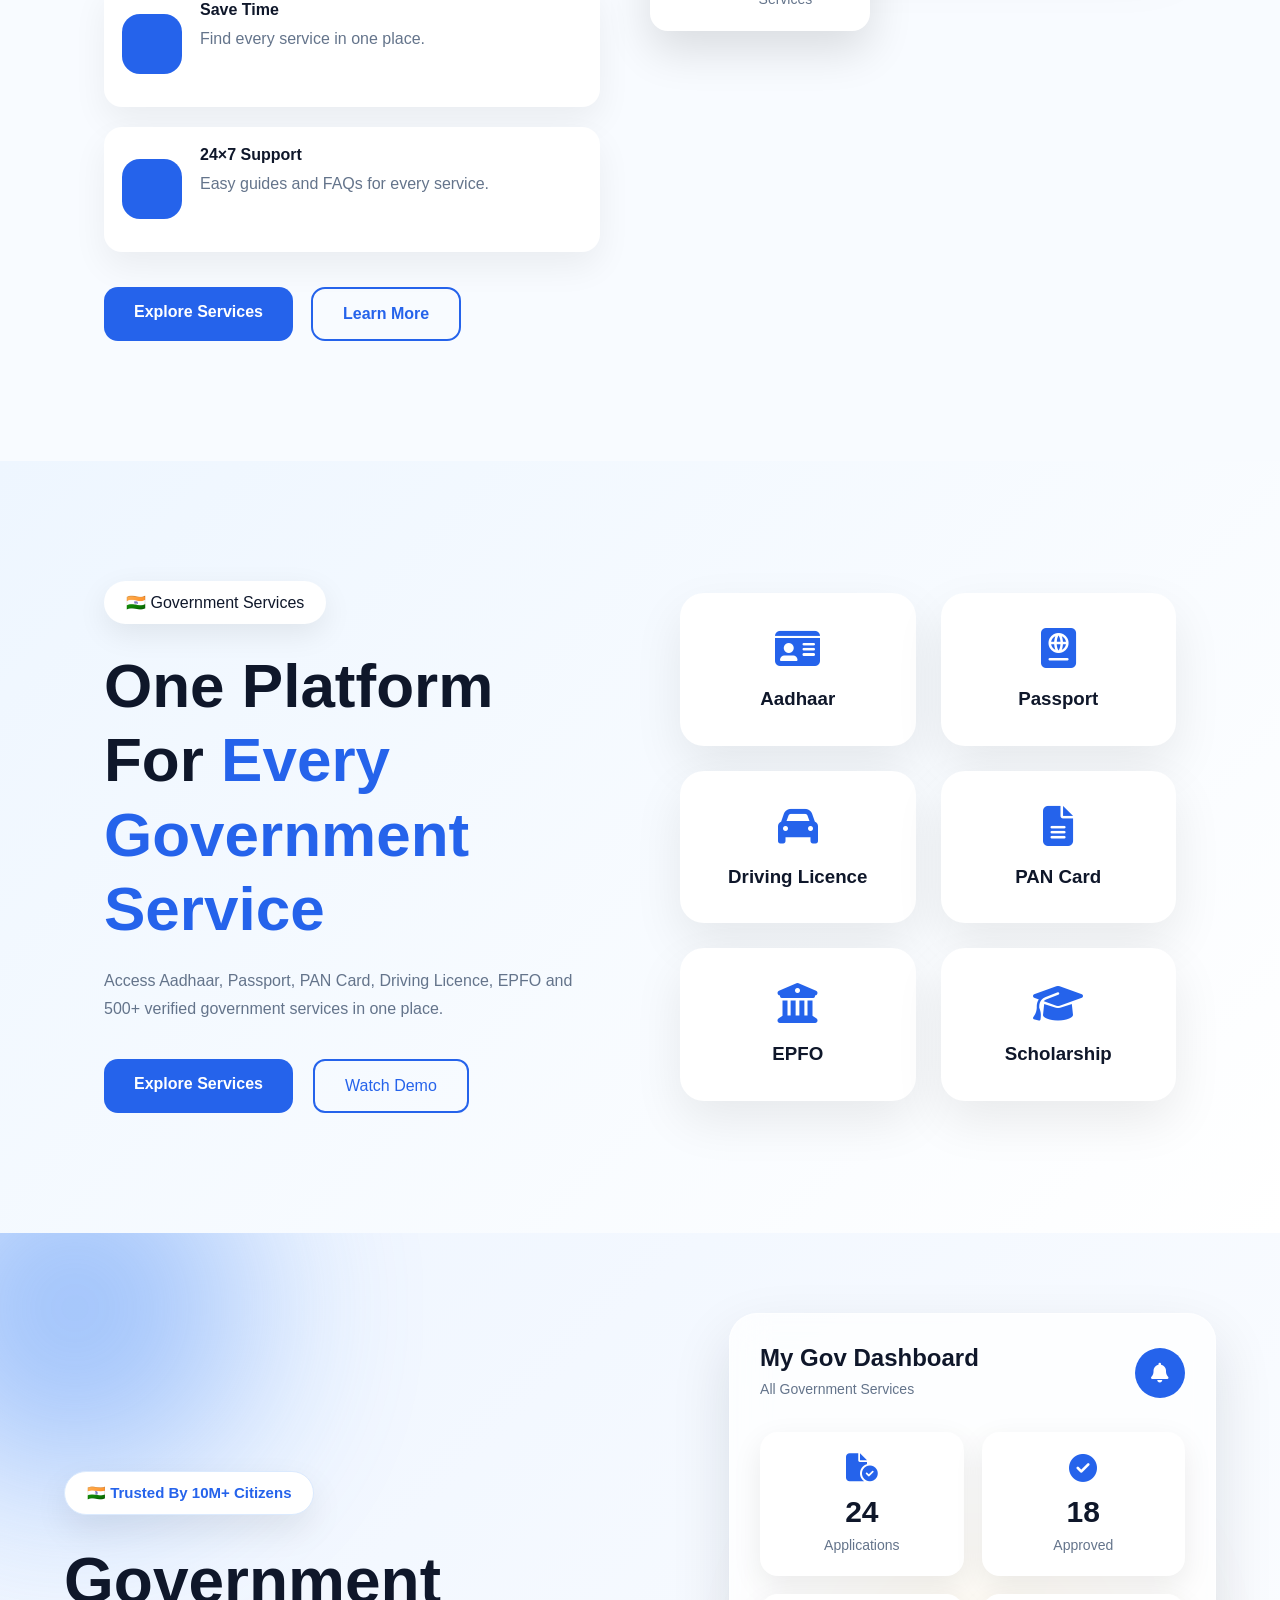
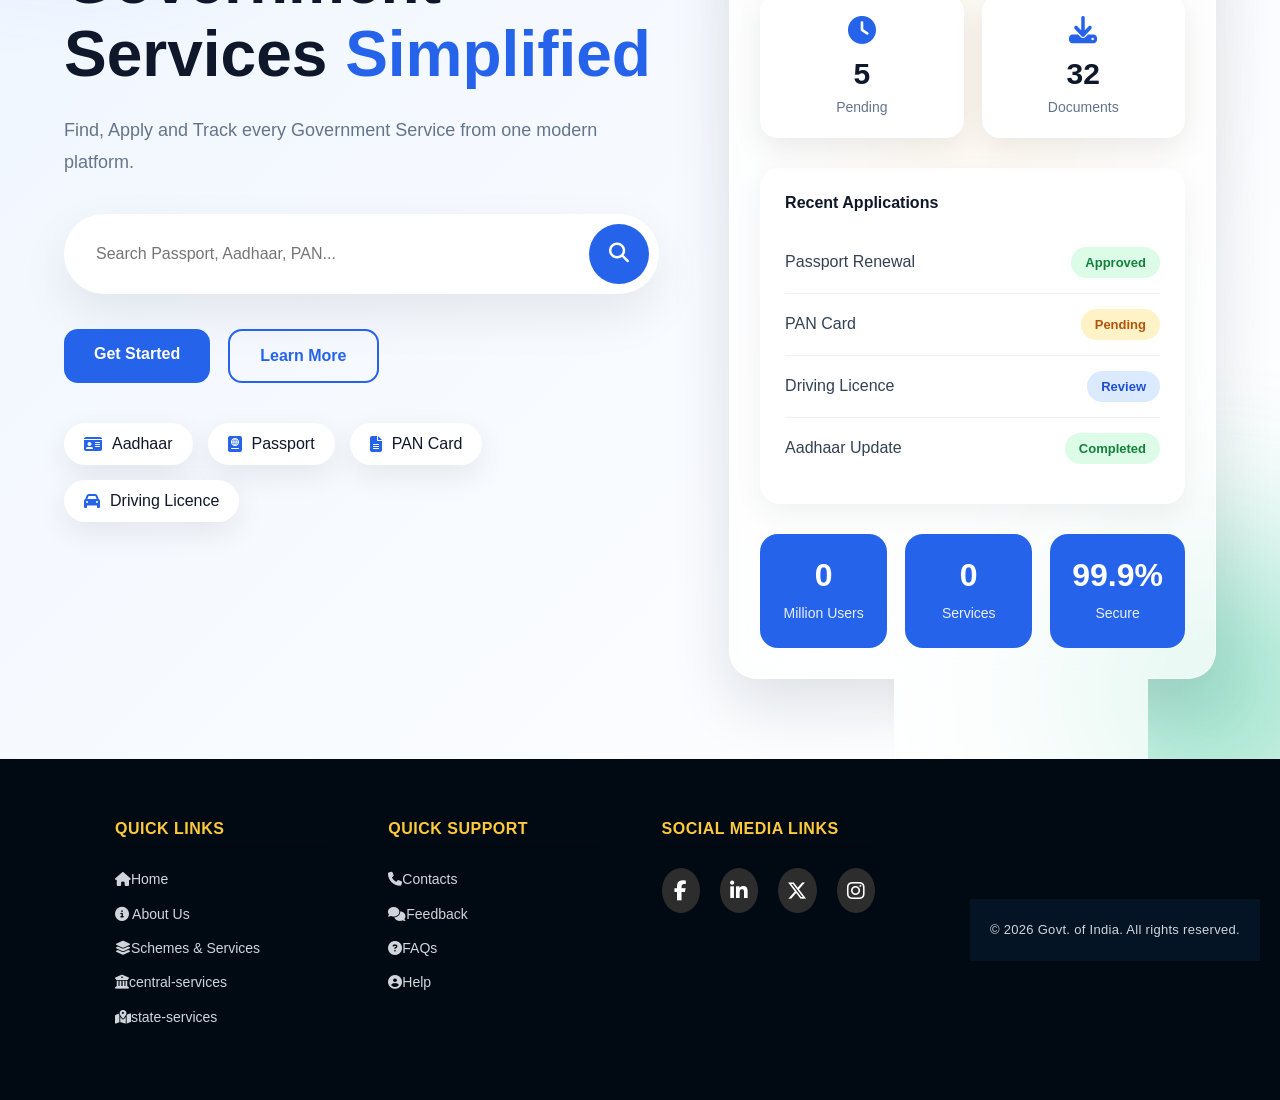
==== commit 8d7935d9: "Merge pull request #41 from naveenchouhan096-netizen/login-buttom  added login-buttom" ====
--- a/index.html
+++ b/index.html
@@ -103,7 +103,7 @@
     </li>
 
     <li>
-        <a href="pages/all-schemes.html">
+        <a href="pages/scheme.html">
             <i class="fa-solid fa-layer-group"></i>
             All Schemes
         </a>
@@ -117,7 +117,7 @@
     </li>
 
     <li>
-        <a href="#login">
+        <a href="pages/sig in sig up.html">
             <i class="fa-solid fa-right-to-bracket"></i>
             Sign In / Sign Up
         </a>
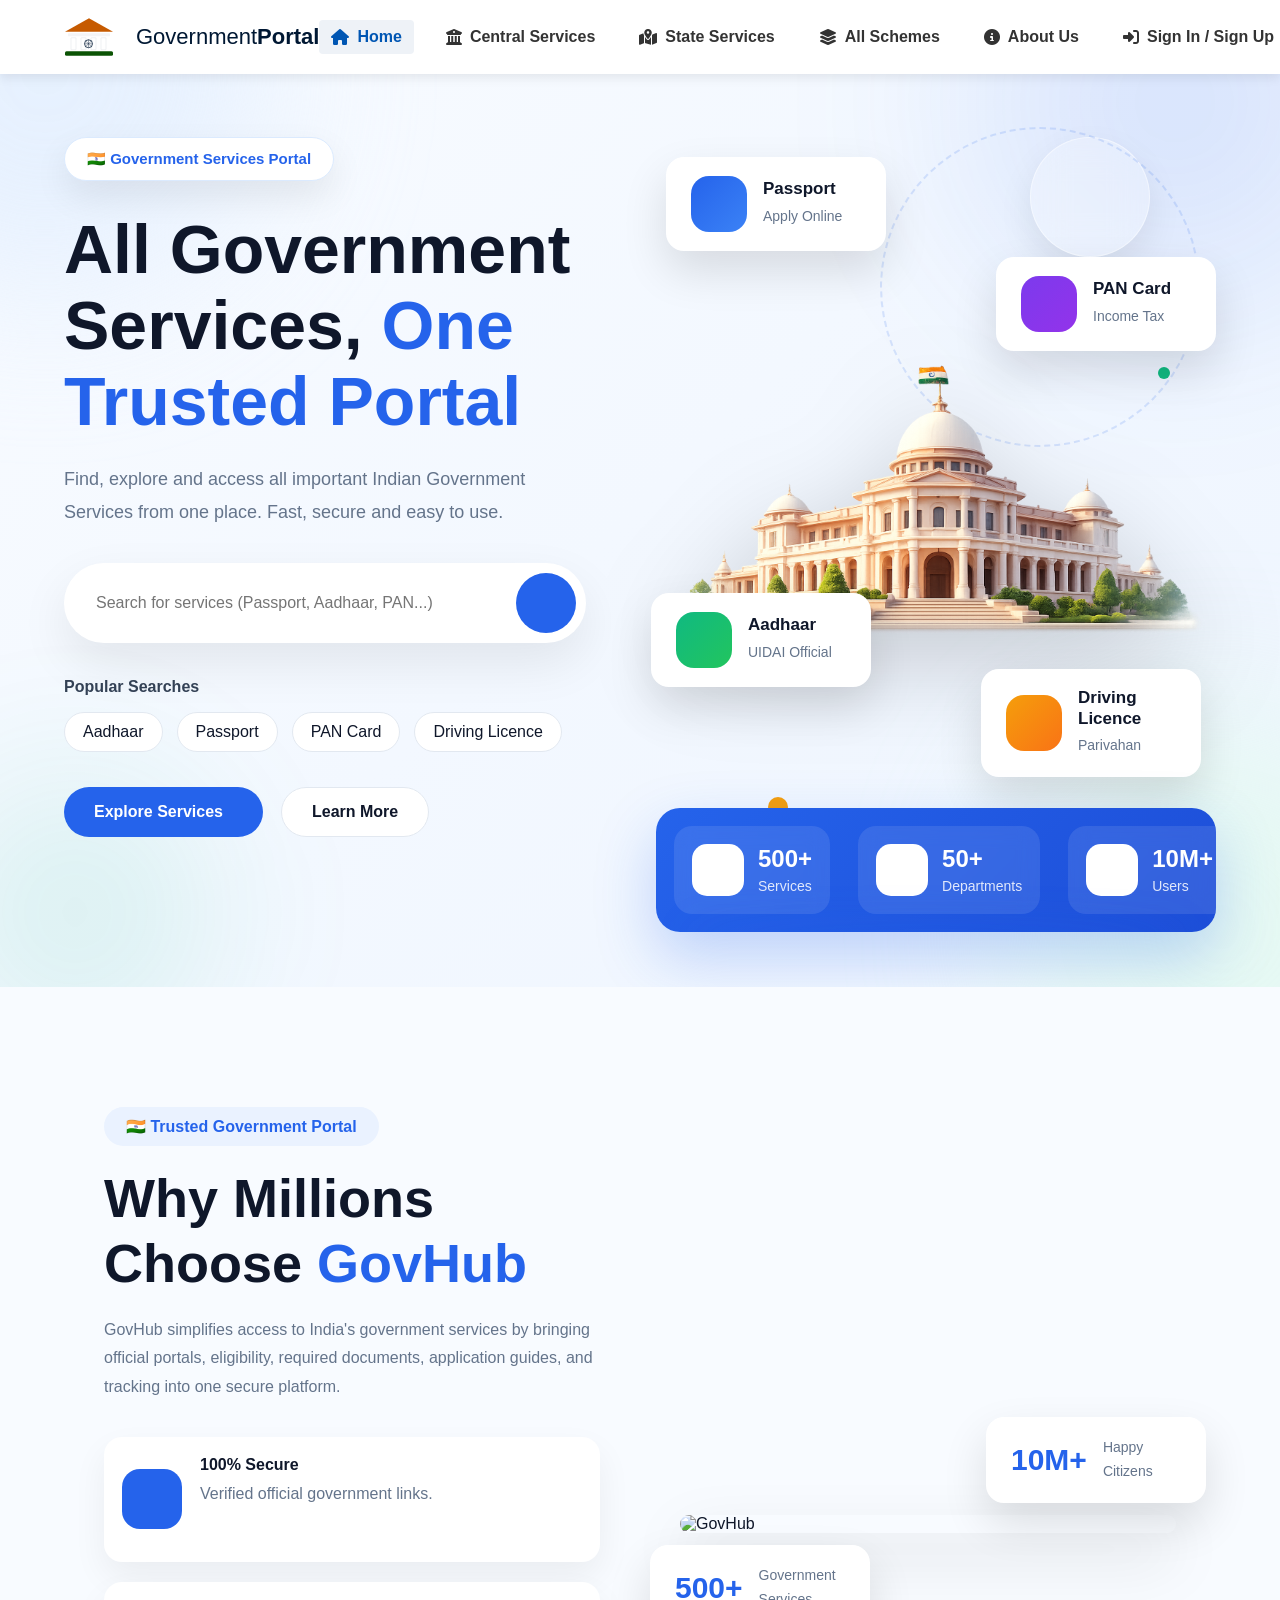
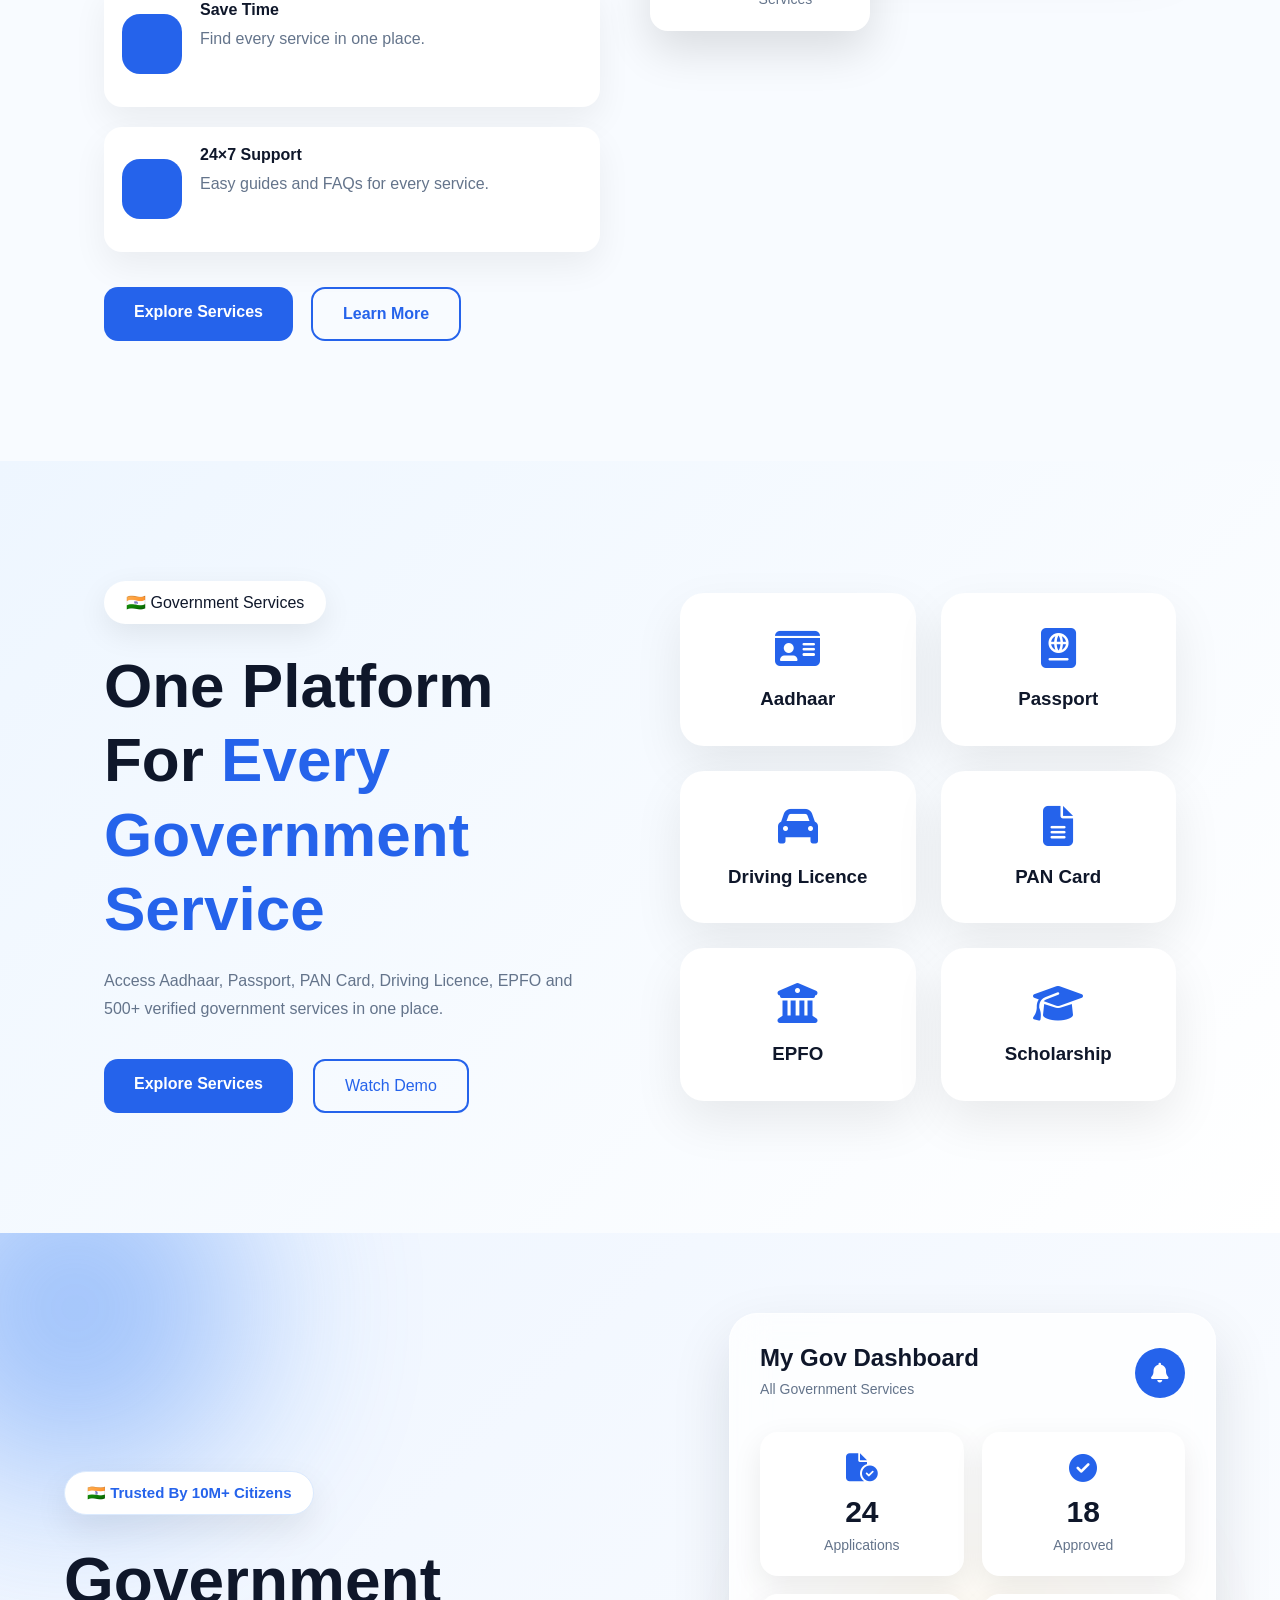
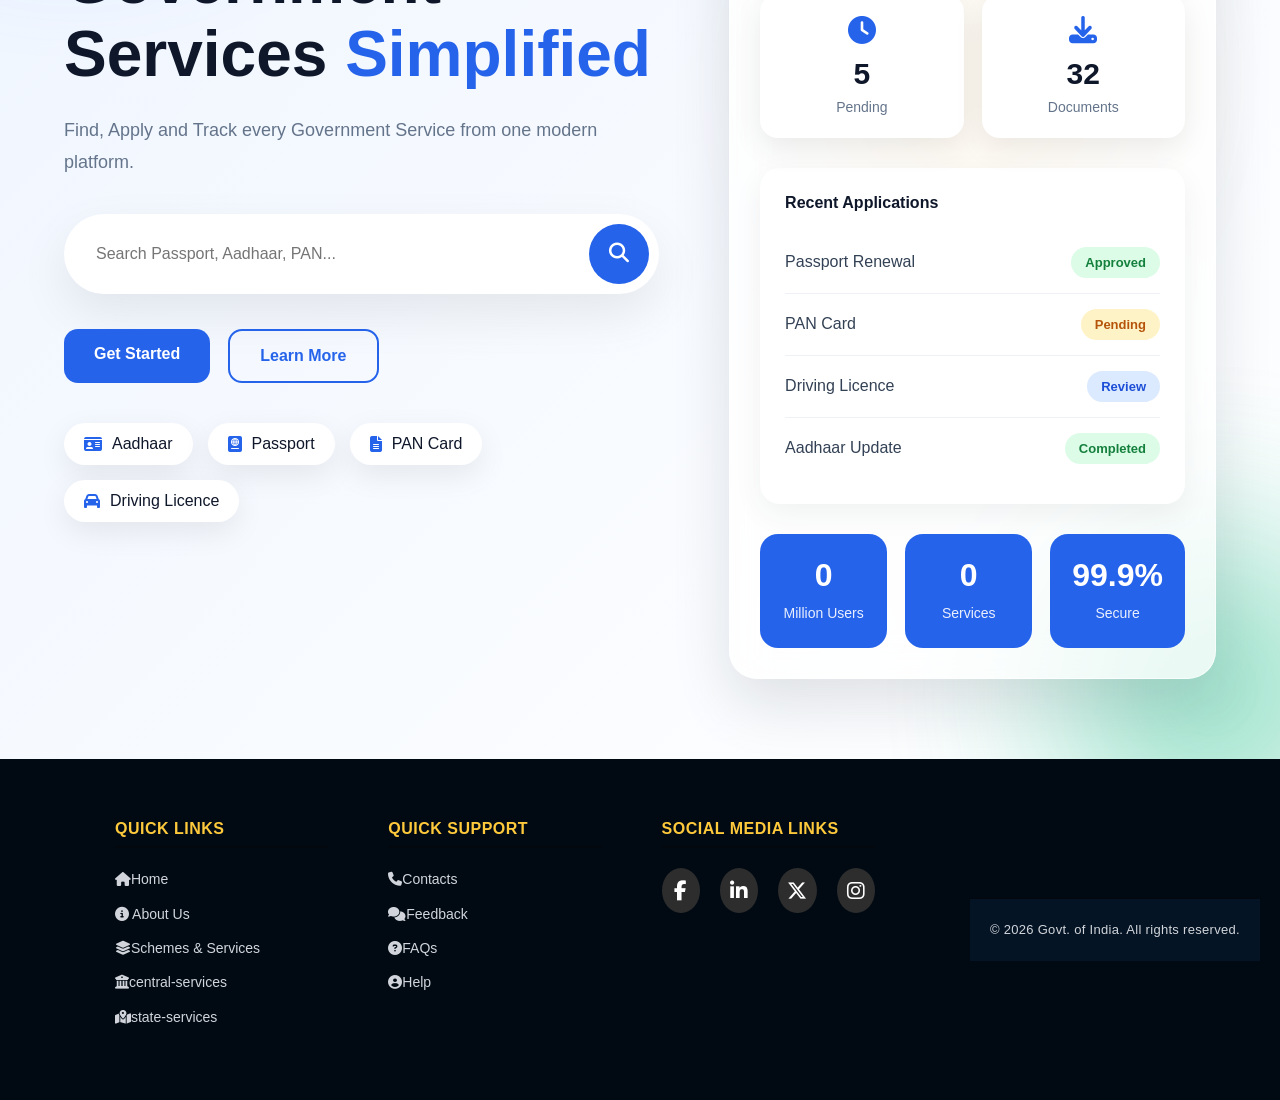
==== commit 330c8900: "Merge remote changes from origin/central-services" ====
--- a/index.html
+++ b/index.html
@@ -117,7 +117,7 @@
     </li>
 
     <li>
-        <a href="pages/sig in sig up.html">
+        <a href="#login">
             <i class="fa-solid fa-right-to-bracket"></i>
             Sign In / Sign Up
         </a>
